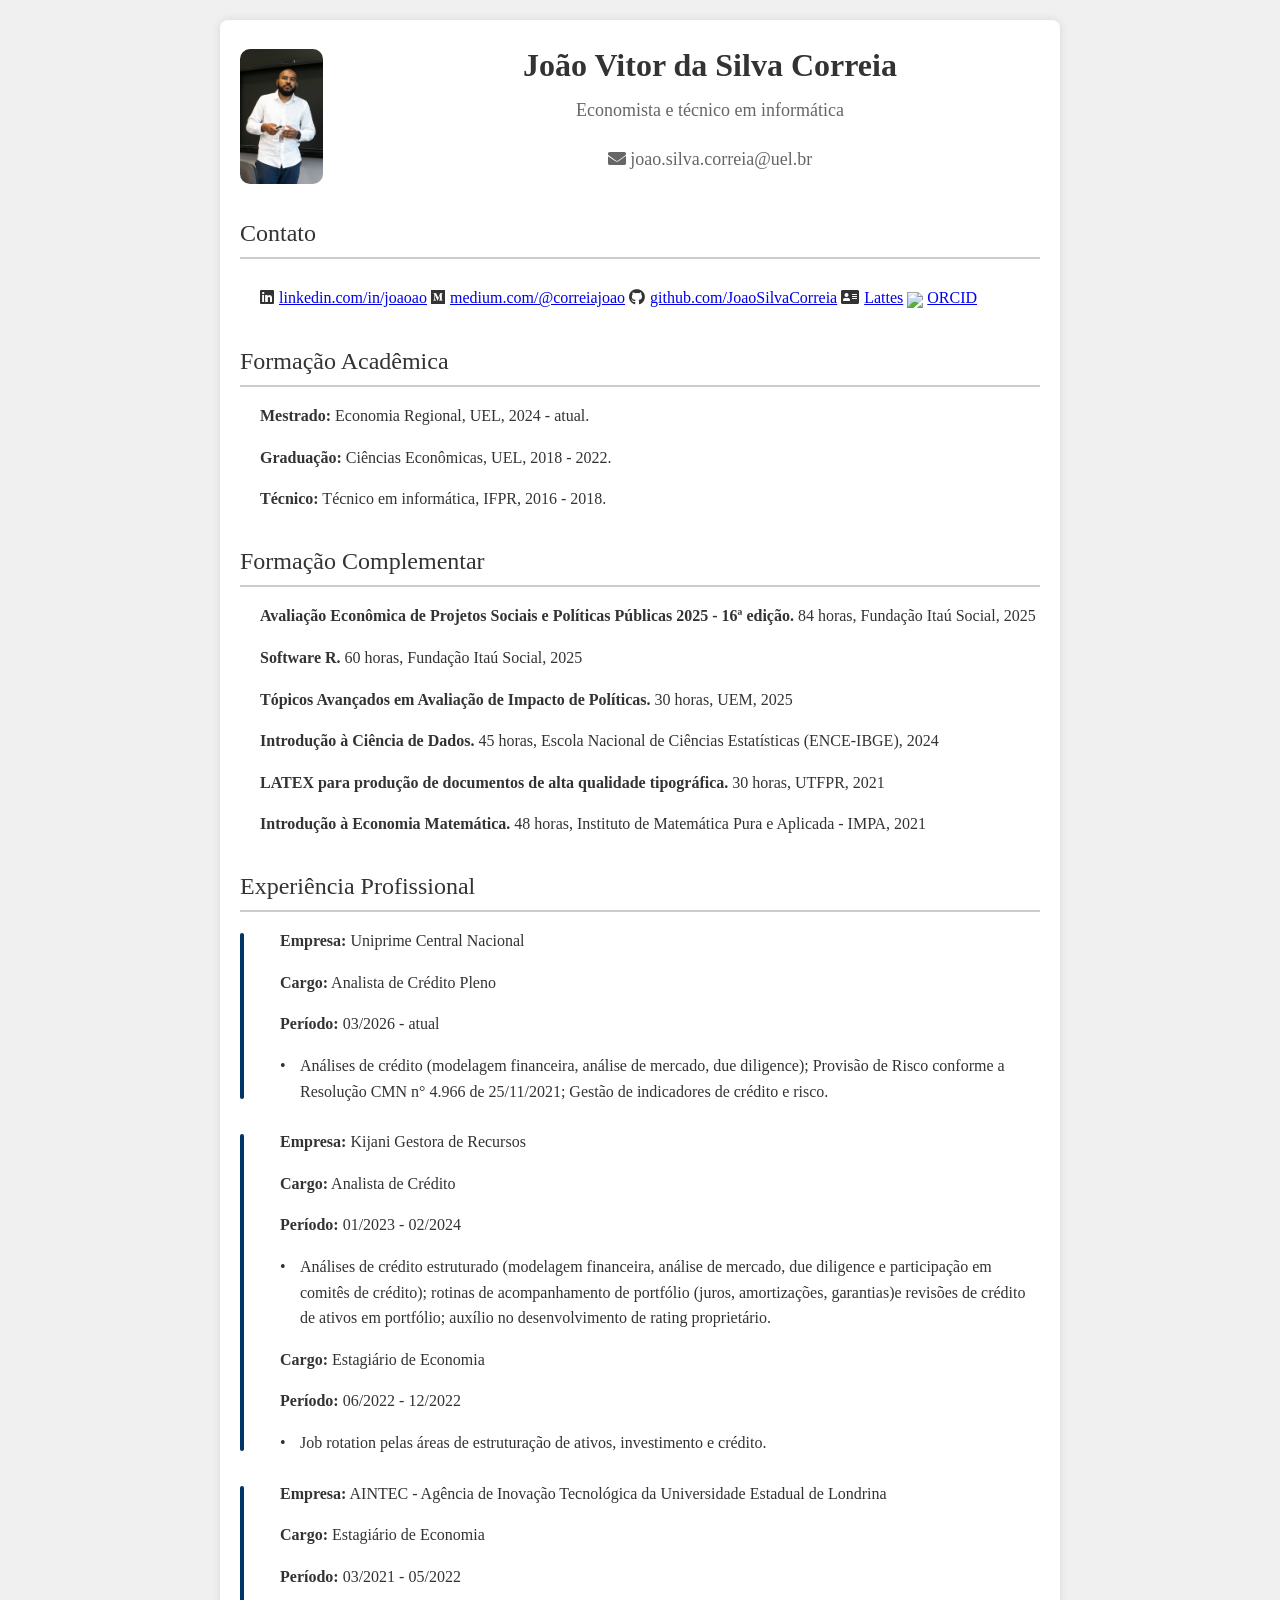
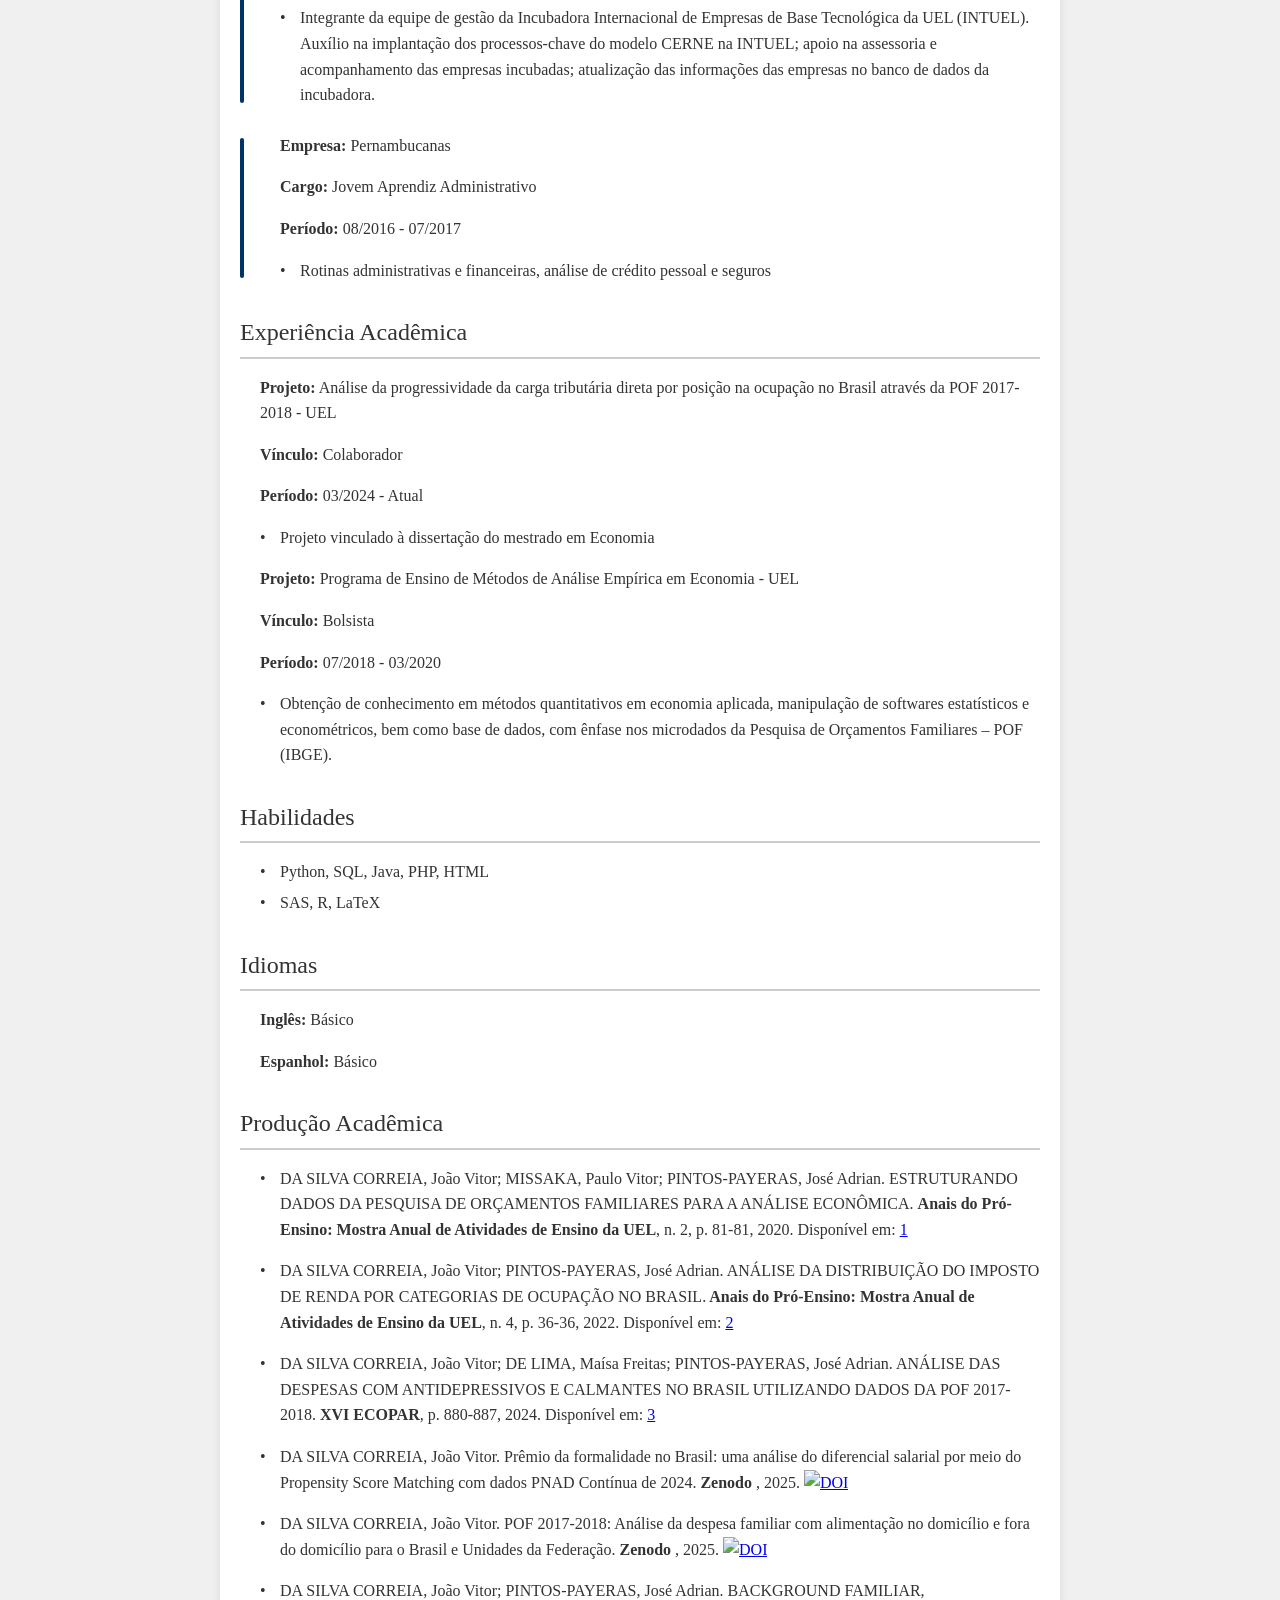
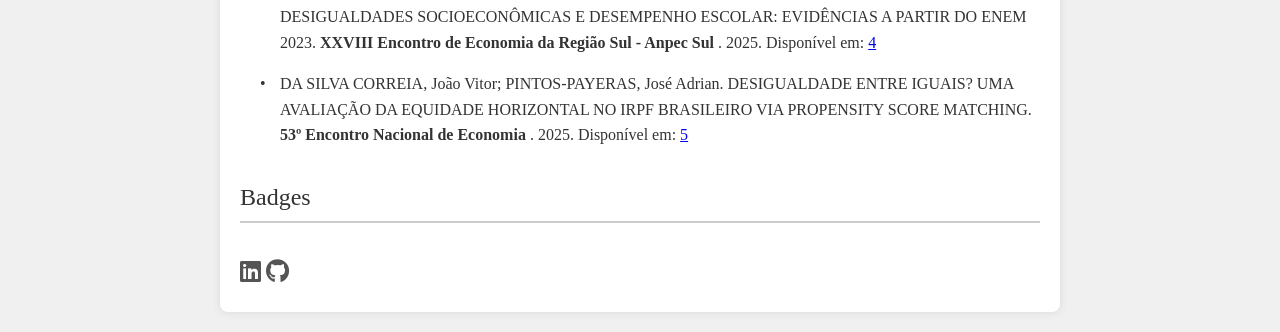
==== index.html @ 743d4cfe "Update index.html" ====
<!DOCTYPE html>
<html lang="pt-br">
<head>
    <meta charset="UTF-8">
    <meta name="viewport" content="width=device-width, initial-scale=1.0">
    <title>CV</title>
    <link rel="icon" href="../images/git.ico" type="image/x-icon">
    <link rel="stylesheet" href="https://cdnjs.cloudflare.com/ajax/libs/font-awesome/5.15.4/css/all.min.css">
    <link rel="stylesheet" href="../css/styles.css">

    <script async src="https://pagead2.googlesyndication.com/pagead/js/adsbygoogle.js?client=ca-pub-4122481640779620"
     crossorigin="anonymous"></script>


            <!-- Google tag (gtag.js) -->
        <script async src="https://www.googletagmanager.com/gtag/js?id=G-07P21E4M7W"></script>
        <script>
          window.dataLayer = window.dataLayer || [];
          function gtag(){dataLayer.push(arguments);}
          gtag('js', new Date());
        
          gtag('config', 'G-07P21E4M7W');
        </script>


    
</head>
<body>
    <div class="container">
        <header>
            <img src="../images/5.jpg" class="profile-pic" alt="Foto de Perfil">
            <div>
                <h1>João Vitor da Silva Correia</h1>
                <p>Economista e técnico em informática</p>
                <p><i class="fas fa-envelope"></i> joao.silva.correia@uel.br</p>
            </div>
        </header>

        <section>
            <div class="section-title">Contato</div>
            <div class="section-content">
                <div class="contact-info">
                    <p><i class="fab fa-linkedin"></i> <a href="https://www.linkedin.com/in/joaoao" target="_blank">linkedin.com/in/joaoao</a></p>
                      <p><i class="fab fa-medium"></i> <a href="https://medium.com/@correiajoao" target="_blank">medium.com/@correiajoao</a></p>
                    <p><i class="fab fa-github"></i> <a href="https://github.com/JoaoSilvaCorreia" target="_blank">github.com/JoaoSilvaCorreia</a></p>
                    <p><i class="fas fa-address-card"></i> <a href="https://lattes.cnpq.br/6214171233053965" target="_blank">Lattes</a></p>
                   <p><img src="https://upload.wikimedia.org/wikipedia/commons/0/06/ORCID_iD.svg" style="width:16px; vertical-align:middle;"> <a href="https://orcid.org/0009-0007-2974-6569" target="_blank">ORCID</a></p>

                </div>
            </div>
        </section>

        <section>
            <div class="section-title">Formação Acadêmica</div>
            <div class="section-content">
                <p><strong>Mestrado:</strong> Economia Regional, UEL, 2024 - atual. </p>
                <p><strong>Graduação:</strong> Ciências Econômicas, UEL, 2018 - 2022.</p>
                <p><strong>Técnico:</strong> Técnico em informática, IFPR, 2016 - 2018.</p>
            </div>
        </section>


        <section>
            <div class="section-title">Formação Complementar</div>
            <div class="section-content">
                <p><strong>Avaliação Econômica de Projetos Sociais e Políticas Públicas 2025 - 16ª edição. </strong>  84 horas, Fundação Itaú Social, 2025</p>
                <p><strong>Software R. </strong>  60 horas, Fundação Itaú Social, 2025</p>
                <p><strong>Tópicos Avançados em Avaliação de Impacto de Políticas. </strong>  30 horas, UEM, 2025</p>
                <p><strong>Introdução à Ciência de Dados. </strong>  45 horas, Escola Nacional de Ciências Estatísticas (ENCE-IBGE), 2024</p>
                <p><strong>LATEX para produção de documentos de alta qualidade tipográfica. </strong> 30 horas, UTFPR, 2021</p>
                <p><strong>Introdução à Economia Matemática. </strong> 48 horas, Instituto de Matemática Pura e Aplicada - IMPA, 2021</p>
            </div>
        </section>

        <section>
            <div class="section-title">Experiência Profissional</div>

            <div class="experience-item">
             <div class="section-content">
                <div>
                    <p><strong>Empresa:</strong> Uniprime Central Nacional </p>
                    <p><strong>Cargo:</strong> Analista de Crédito Pleno </p>
                    <p><strong>Período:</strong> 03/2026 - atual </p>
                    <ul>
                        <li>Análises de crédito (modelagem financeira, análise de mercado, due diligence); Provisão de Risco conforme a Resolução CMN n° 4.966 de 25/11/2021; Gestão de indicadores de crédito e risco.
                      </li>    
                    </ul>
                </div>
            </div>
            </div>
           <p></p>

             <div class="experience-item">
            <div class="section-content">
                <div>
                    <p><strong>Empresa:</strong> Kijani Gestora de Recursos </p>
                    <p><strong>Cargo:</strong> Analista de Crédito</p>
                    <p><strong>Período:</strong> 01/2023 - 02/2024</p>
                    <ul>
                        <li>Análises de crédito estruturado (modelagem financeira, análise de mercado, due diligence e participação em comitês de crédito); rotinas de acompanhamento de portfólio (juros, amortizações, garantias)e revisões de crédito de ativos em portfólio; auxílio no desenvolvimento de rating proprietário. </li>
                    </ul>
                    <p><strong>Cargo:</strong> Estagiário de Economia</p>
                    <p><strong>Período:</strong> 06/2022 - 12/2022</p>
                    <ul>
                        <li>Job rotation pelas áreas de estruturação de ativos, investimento e crédito.</li>
                    </ul>
                </div>
        
            </div>
            </div>
            
           <p></p>

            <div class="experience-item">
            <div class="section-content">
                <div>
                    <p><strong>Empresa:</strong> AINTEC - Agência de Inovação Tecnológica da Universidade Estadual de Londrina</p>
                    <p><strong>Cargo:</strong> Estagiário de Economia</p>
                    <p><strong>Período:</strong> 03/2021 - 05/2022</p>
                    <ul>
                        <li>Integrante da equipe de gestão da Incubadora Internacional de Empresas de Base Tecnológica da UEL (INTUEL). Auxílio na implantação dos processos-chave do modelo CERNE na INTUEL; apoio na assessoria e acompanhamento das empresas incubadas; atualização das informações das empresas no banco de dados da incubadora.</li>
                    </ul>
                </div>
            </div>
                  </div>

                   <p></p>

            <div class="experience-item">
            <div class="section-content">
                <div>
                    <p><strong>Empresa:</strong> Pernambucanas</p>
                    <p><strong>Cargo:</strong> Jovem Aprendiz Administrativo</p>
                    <p><strong>Período:</strong> 08/2016 - 07/2017</p>
                    <ul>
                        <li> Rotinas administrativas e financeiras, análise de crédito pessoal e seguros </li>
                    </ul>
                </div>
            </div>
                 </div>
        </section>


                <section>
            <div class="section-title">Experiência Acadêmica</div>
            <div class="section-content">
                <div>
                    <p><strong>Projeto:</strong> Análise da progressividade da carga tributária direta por posição na ocupação no Brasil através da POF 2017-2018 - UEL</p>
                    <p><strong>Vínculo:</strong> Colaborador </p>
                    <p><strong>Período:</strong> 03/2024 - Atual</p>
                    <ul>
                        <li> Projeto vinculado à dissertação do mestrado em Economia</li>
                    </ul>
                </div>
                <p></p>
                <div>
                    <p><strong>Projeto:</strong> Programa de Ensino de Métodos de Análise Empírica em Economia - UEL</p>
                    <p><strong>Vínculo:</strong> Bolsista</p>
                    <p><strong>Período:</strong> 07/2018 - 03/2020</p>
                    <ul>
                        <li> Obtenção de conhecimento em métodos quantitativos em economia aplicada, manipulação de softwares estatísticos e econométricos, bem como base de dados, com ênfase nos microdados da Pesquisa de Orçamentos Familiares – POF (IBGE).</li>
                    </ul>
                </div>
                <p></p>
            </div>
            
        </section>


        <section>
            <div class="section-title">Habilidades</div>
            <div class="section-content">
                <ul>
                    <li>Python, SQL, Java, PHP, HTML</li>
                    <li>SAS, R, LaTeX</li>
                </ul>
            </div>
        </section>

        <section>
            <div class="section-title">Idiomas</div>
            <div class="section-content">
                <p><strong>Inglês:</strong> Básico </p>
                <p><strong>Espanhol:</strong> Básico</p>
            </div>
        </section>

    <section>
            <div class="section-title">Produção Acadêmica </div>
            <div class="section-content">
                <ul>
                    <li>
                        DA SILVA CORREIA, João Vitor; MISSAKA, Paulo Vitor; PINTOS-PAYERAS, José Adrian. ESTRUTURANDO DADOS DA PESQUISA DE ORÇAMENTOS FAMILIARES PARA A ANÁLISE ECONÔMICA. <strong> Anais do Pró-Ensino: Mostra Anual de Atividades de Ensino da UEL</strong>, n. 2, p. 81-81, 2020. Disponível em: <a href="https://anais.uel.br/portal/index.php/proensino/article/view/1346" target="_blank">1</a>
                    </li>
                    <p>
    
                    </p>
    
                    <li>
                        DA SILVA CORREIA, João Vitor; PINTOS-PAYERAS, José Adrian. ANÁLISE DA DISTRIBUIÇÃO DO IMPOSTO DE RENDA POR CATEGORIAS DE OCUPAÇÃO NO BRASIL.<strong> Anais do Pró-Ensino: Mostra Anual de Atividades de Ensino da UEL</strong>, n. 4, p. 36-36, 2022. Disponível em: <a href="https://anais.uel.br/portal/index.php/proensino/article/view/1811" target="_blank">2</a>
                    </li>

                    <p>
    
                    </p>
    
                    <li>
                        DA SILVA CORREIA, João Vitor; DE LIMA, Maísa Freitas; PINTOS-PAYERAS, José Adrian. ANÁLISE DAS DESPESAS COM ANTIDEPRESSIVOS E CALMANTES NO BRASIL UTILIZANDO DADOS DA POF 2017-2018.<strong> XVI ECOPAR</strong>, p. 880-887, 2024. Disponível em: <a href="https://www.unioeste.br/portal/arq/files/NDR/Anais_Ecopar_Final.pdf" target="_blank">3</a>
                    </li>

                     <p>
    
                    </p>
    
                    <li>
                        DA SILVA CORREIA, João Vitor. Prêmio da formalidade no Brasil: uma análise do diferencial salarial por meio do Propensity Score Matching com dados PNAD Contínua de 2024. <strong> Zenodo </strong>, 2025. <a href="https://doi.org/10.5281/zenodo.15794978"><img src="https://zenodo.org/badge/DOI/10.5281/zenodo.15794978.svg" alt="DOI"></a>


                    </li>

                      <p>
    
                    </p>
    
                    <li>
                         DA SILVA CORREIA, João Vitor. POF 2017-2018: Análise da despesa familiar com alimentação no domicílio e fora do domicílio para o Brasil e Unidades da Federação. <strong> Zenodo </strong>, 2025. <a href="https://doi.org/10.5281/zenodo.15794912"><img src="https://zenodo.org/badge/DOI/10.5281/zenodo.15794912.svg" alt="DOI"></a>


                    </li>
                    
                
                    <p>
    
                    </p>
    
                    <li>
                        DA SILVA CORREIA, João Vitor; PINTOS-PAYERAS, José Adrian. BACKGROUND FAMILIAR, DESIGUALDADES SOCIOECONÔMICAS E DESEMPENHO ESCOLAR: EVIDÊNCIAS A PARTIR DO ENEM 2023.<strong> XXVIII Encontro de Economia da Região Sul - Anpec Sul </strong>. 2025. Disponível em: <a href="https://www.anpec.org.br/sul/2025/submissao/files_I/i7-1d72ae786663c0102b5d1957e9ea3e37.pdf" target="_blank">4</a>
                    </li>

                    <p>

                    </p>
    
                    <li>
                        DA SILVA CORREIA, João Vitor; PINTOS-PAYERAS, José Adrian. DESIGUALDADE ENTRE IGUAIS? UMA AVALIAÇÃO DA EQUIDADE HORIZONTAL NO IRPF BRASILEIRO VIA PROPENSITY SCORE MATCHING.<strong> 53º Encontro Nacional de Economia </strong>. 2025. Disponível em: <a href="https://www.anpec.org.br/encontro/2025/submissao/files_I/i5-a380c9c8230f8726030a12cf291b3211.pdf" target="_blank">5</a>
                    </li>
 
                </ul>
            </div>
        </section> 

       <section>
    <div class="section-title">Badges</div>
           <div data-iframe-width="150" data-iframe-height="270" data-share-badge-id="e989bc63-58ec-4da4-bc8d-8d734658396d" data-share-badge-host="https://www.credly.com"></div><script type="text/javascript" async src="//cdn.credly.com/assets/utilities/embed.js"></script> <!-- --> <div data-iframe-width="150" data-iframe-height="270" data-share-badge-id="e7066138-5644-418b-acdf-68f0dcf51a61" data-share-badge-host="https://www.credly.com"></div><script type="text/javascript" async src="//cdn.credly.com/assets/utilities/embed.js"></script> <!-- --> <div data-iframe-width="150" data-iframe-height="270" data-share-badge-id="0e84cfa3-8273-40c3-b8e0-637183c1700d" data-share-badge-host="https://www.credly.com"></div><script type="text/javascript" async src="//cdn.credly.com/assets/utilities/embed.js"></script> 
        </section>

        <footer>
            <div class="social-icons">
                <a href="https://www.linkedin.com/in/joaoao" target="_blank"><i class="fab fa-linkedin"></i></a>
                <a href="https://github.com/JoaoSilvaCorreia" target="_blank"><i class="fab fa-github"></i></a>
            </div>
        </footer>
    
    </div>
</body>
</html>
---- css/styles.css ----
body {
            font-family: Cambria, Cochin, Georgia, Times, 'Times New Roman', serif;
            line-height: 1.6;
            background-color: #f0f0f0;
            color: #333;
            margin: 0;
            padding: 0;
        }
        .container {
            max-width: 800px;
            margin: 20px auto;
            background-color: #fff;
            padding: 20px;
            border-radius: 8px;
            box-shadow: 0 0 10px rgba(0,0,0,0.1);
        }
        header {
            display: flex;
            align-items: center;
            margin-bottom: 20px;
            flex-wrap: wrap;
            text-align: center;
        }
        .profile-pic {
            width: 83px;
            height: 135px;
            border-radius: 10px;
            object-fit: cover;
            margin-right: 200px;
        }
        header h1 {
            font-size: 32px;
            color: #333;
            margin-bottom: 5px;
            margin-top: 0;
        }
        header p {
            font-size: 18px;
            color: #666;
            margin-bottom: 20px;
            margin-top: 0;
        }
        section {
            margin-bottom: 30px;
        }
        .section-title {
            font-size: 24px;
            color: #333;
            border-bottom: 2px solid #ccc;
            padding-bottom: 5px;
            margin-bottom: 10px;
        }
        .section-content {
            padding-left: 20px;
        }
        .section-content p {
            margin-bottom: 10px;
        }
        .section-content ul {
            list-style: none;
            padding-left: 0;
        }
        .section-content ul li {
            position: relative;
            padding-left: 20px;
            margin-bottom: 5px;
        }
        .section-content ul li::before {
            content: "\2022";
            position: absolute;
            left: 0;
            color: #333;
        }
        .contact-info i {
            margin-right: 1px;
        }
        .contact-info p {
            display: inline-block;
            margin-bottom: 1px;
        }
        .social-icons a {
            color: #555;
            font-size: 24px;
            margin-right: 1px;
        }

       

           .badge-container {
         float: left; /* Faz com que os containers de distintivos flutuem lado a lado */
         width: calc(33.33% - 20px); /* Define a largura de cada container, subtraindo o espaço entre eles */
         margin-right: 20px; /* Espaço entre cada container de distintivo */
         margin-bottom: 20px; /* Espaço abaixo de cada container de distintivo */
     }
     
     .badge-item {
         margin-bottom: 10px; /* Espaço entre distintivos dentro do mesmo container */
     }
     
     /* Estilos responsivos */
     @media (max-width: 768px) {
         .badge-container {
             width: calc(50% - 20px); /* Altera a largura dos containers em telas menores */
         }
     }
     
     @media (max-width: 480px) {
         .badge-container {
             width: 100%; /* Altera para largura total em dispositivos móveis */
             float: none; /* Remove a flutuação para empilhar os containers */
             margin-right: 0; /* Remove o espaço entre containers */
         }
     }
     


  .experience-item {
      position: relative;
      padding-left: 20px;
      margin-bottom: 25px;
  }
  
  .experience-item::before {
      content: "";
      position: absolute;
      left: 0;
      top: 5px;
      width: 4px;
      height: calc(100% - 10px);
      background-color: #003366;
      border-radius: 2px;
  }






        .social-icons a:hover {
            color: #007bff;
        }
        @media (max-width: 600px) {
            header {
                flex-direction: column;
                align-items: center;
                text-align: center;
            }
            .profile-pic {
                margin-right: 20px;
                margin-bottom: 20px;
            }
        }
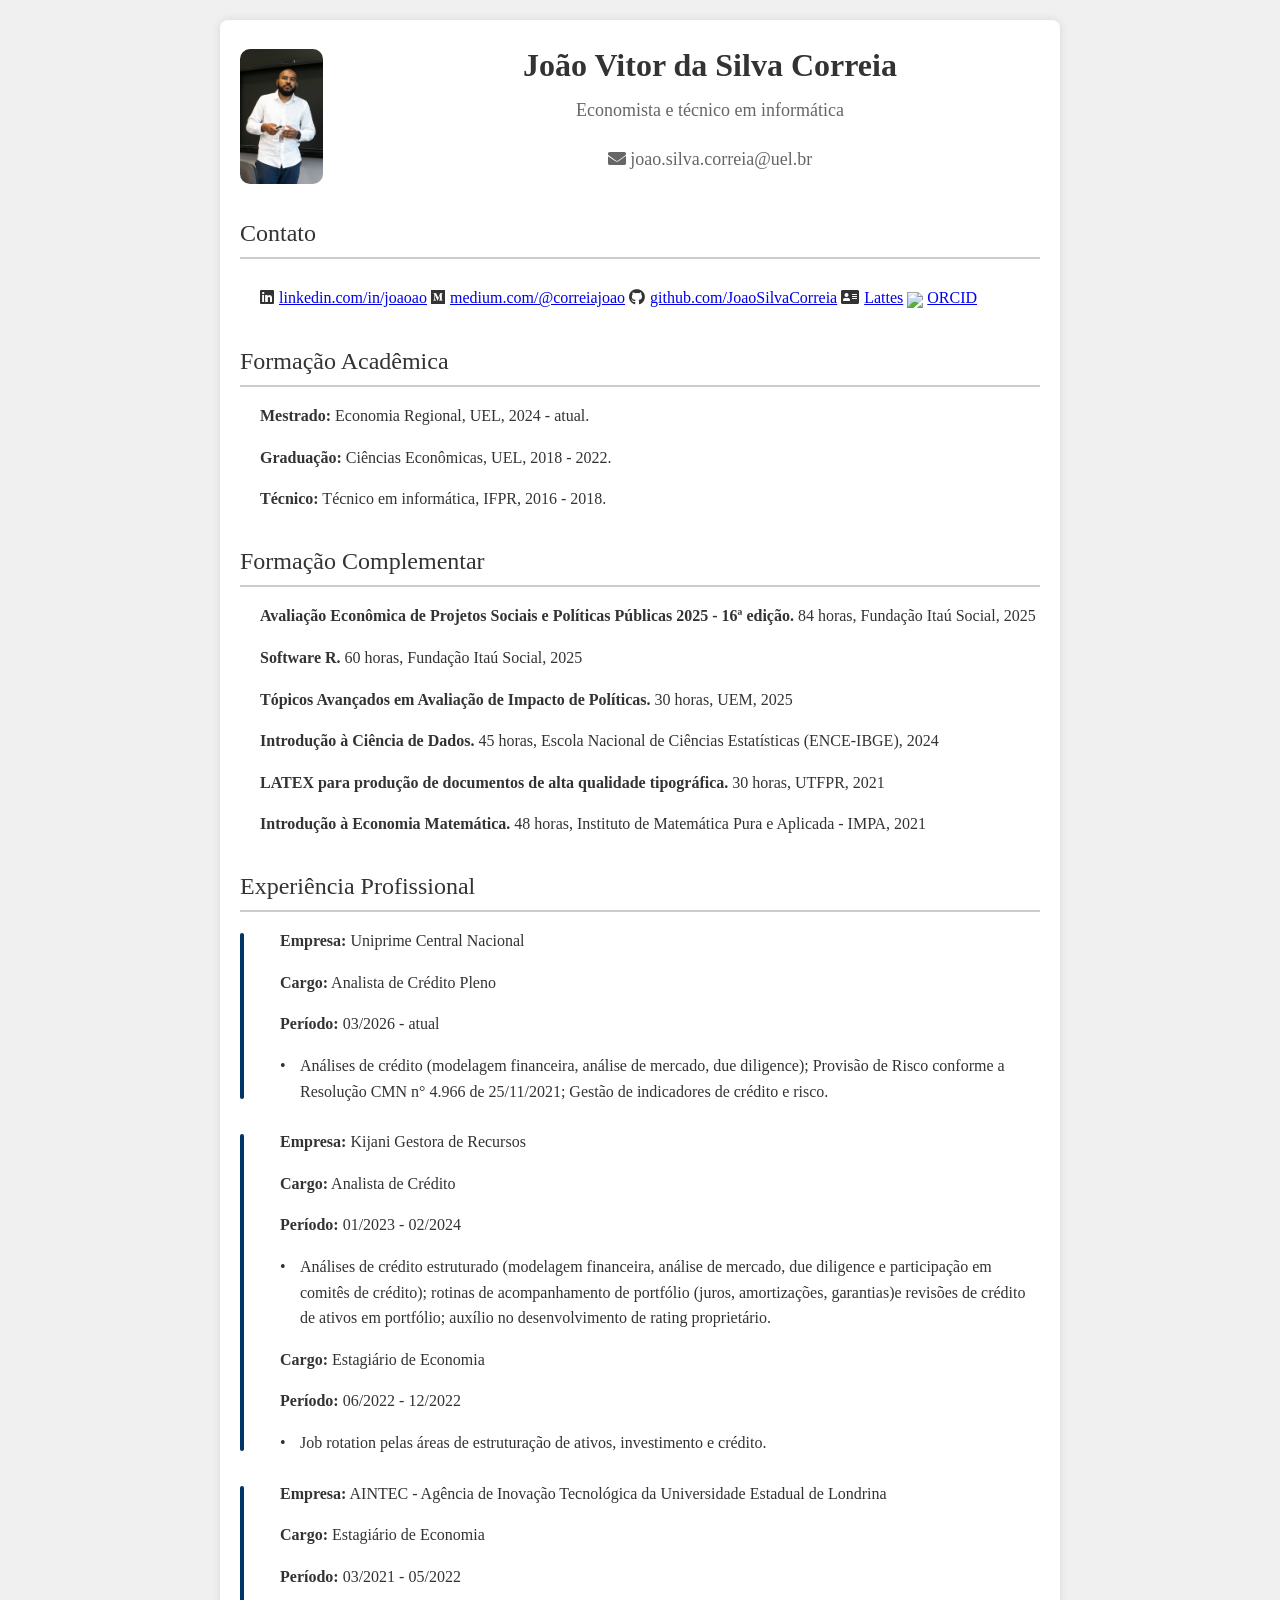
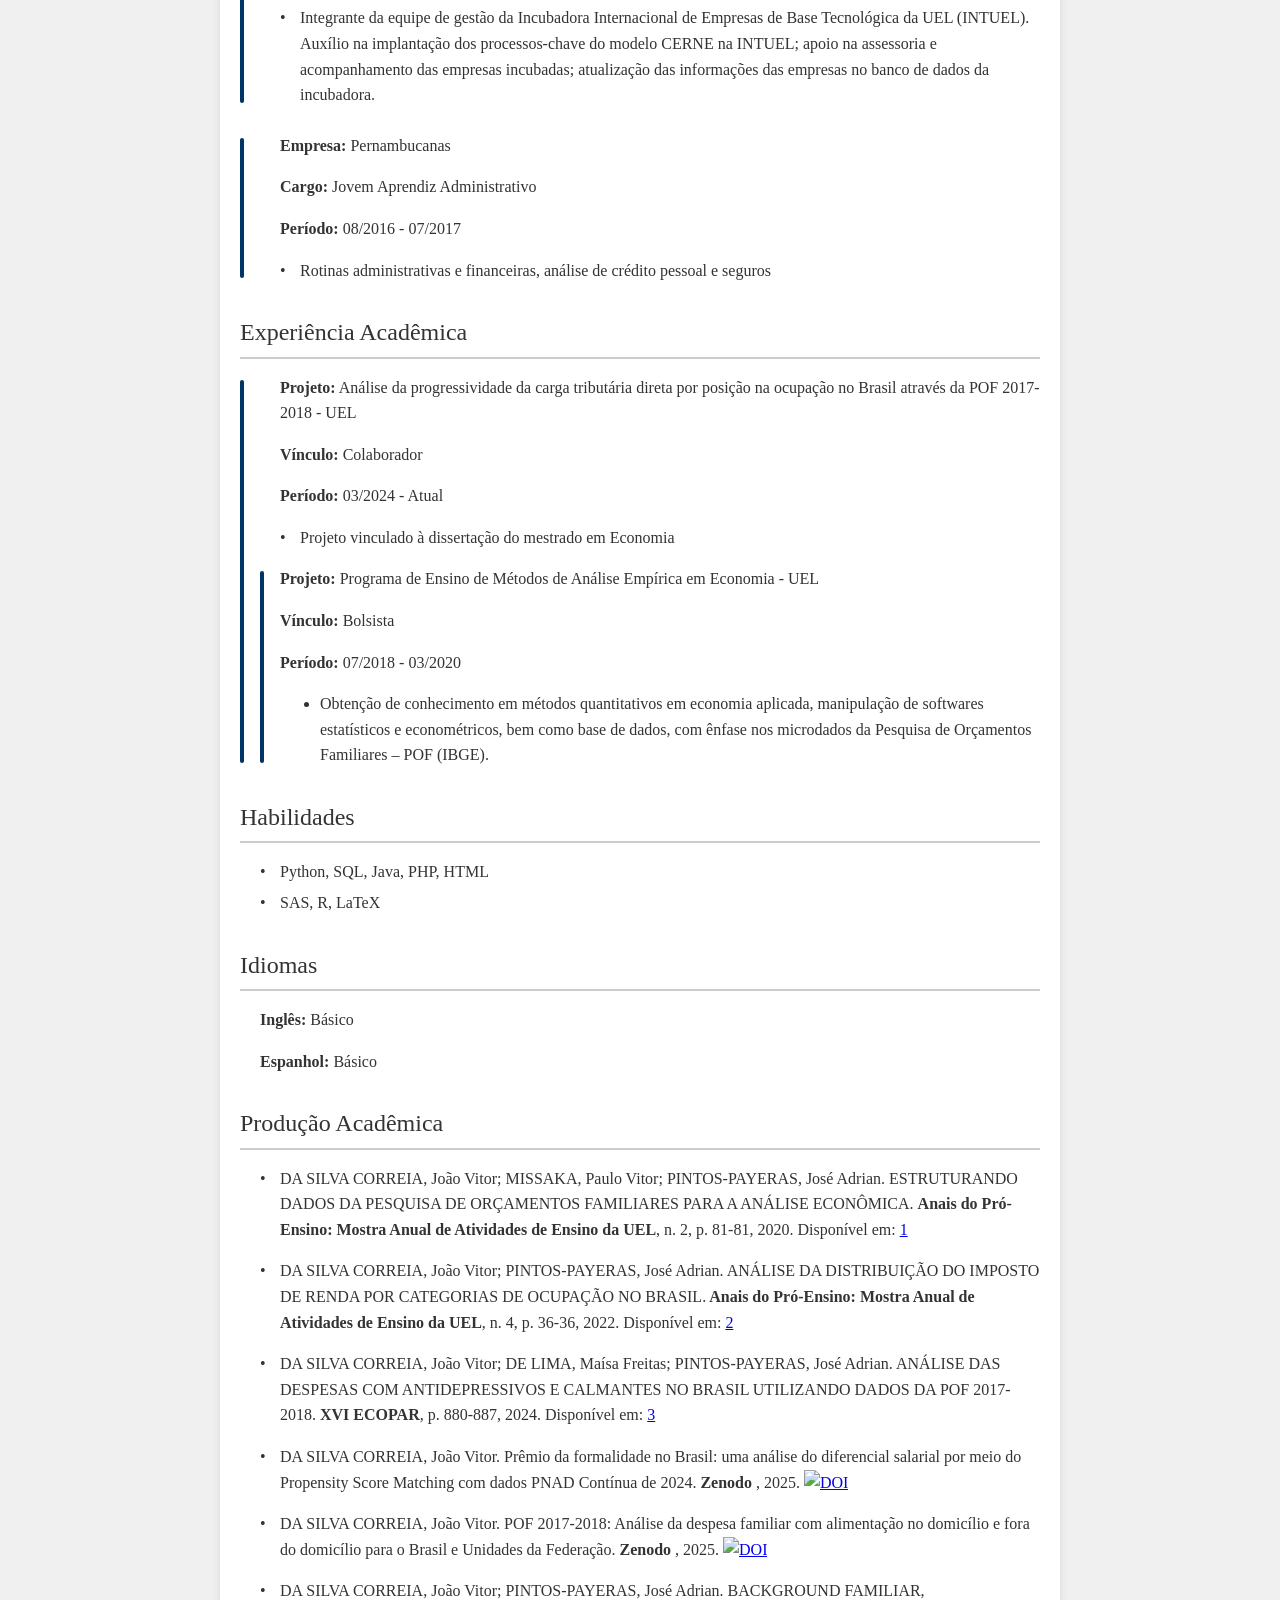
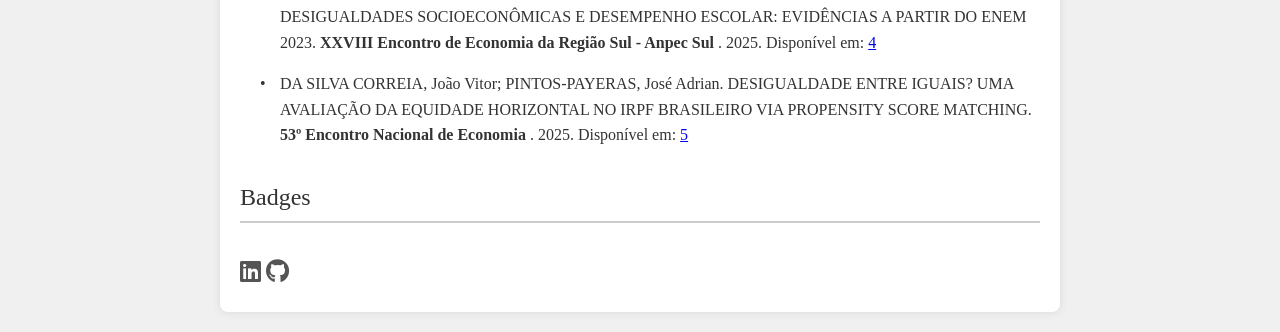
==== commit ebfcc521: "Update index.html" ====
--- a/index.html
+++ b/index.html
@@ -143,6 +143,7 @@
 
                 <section>
             <div class="section-title">Experiência Acadêmica</div>
+            <div class="experience-item">
             <div class="section-content">
                 <div>
                     <p><strong>Projeto:</strong> Análise da progressividade da carga tributária direta por posição na ocupação no Brasil através da POF 2017-2018 - UEL</p>
@@ -152,7 +153,11 @@
                         <li> Projeto vinculado à dissertação do mestrado em Economia</li>
                     </ul>
                 </div>
+                </div>
+                
                 <p></p>
+
+                <div class="experience-item">
                 <div>
                     <p><strong>Projeto:</strong> Programa de Ensino de Métodos de Análise Empírica em Economia - UEL</p>
                     <p><strong>Vínculo:</strong> Bolsista</p>
@@ -163,7 +168,7 @@
                 </div>
                 <p></p>
             </div>
-            
+               </div>
         </section>
 
 
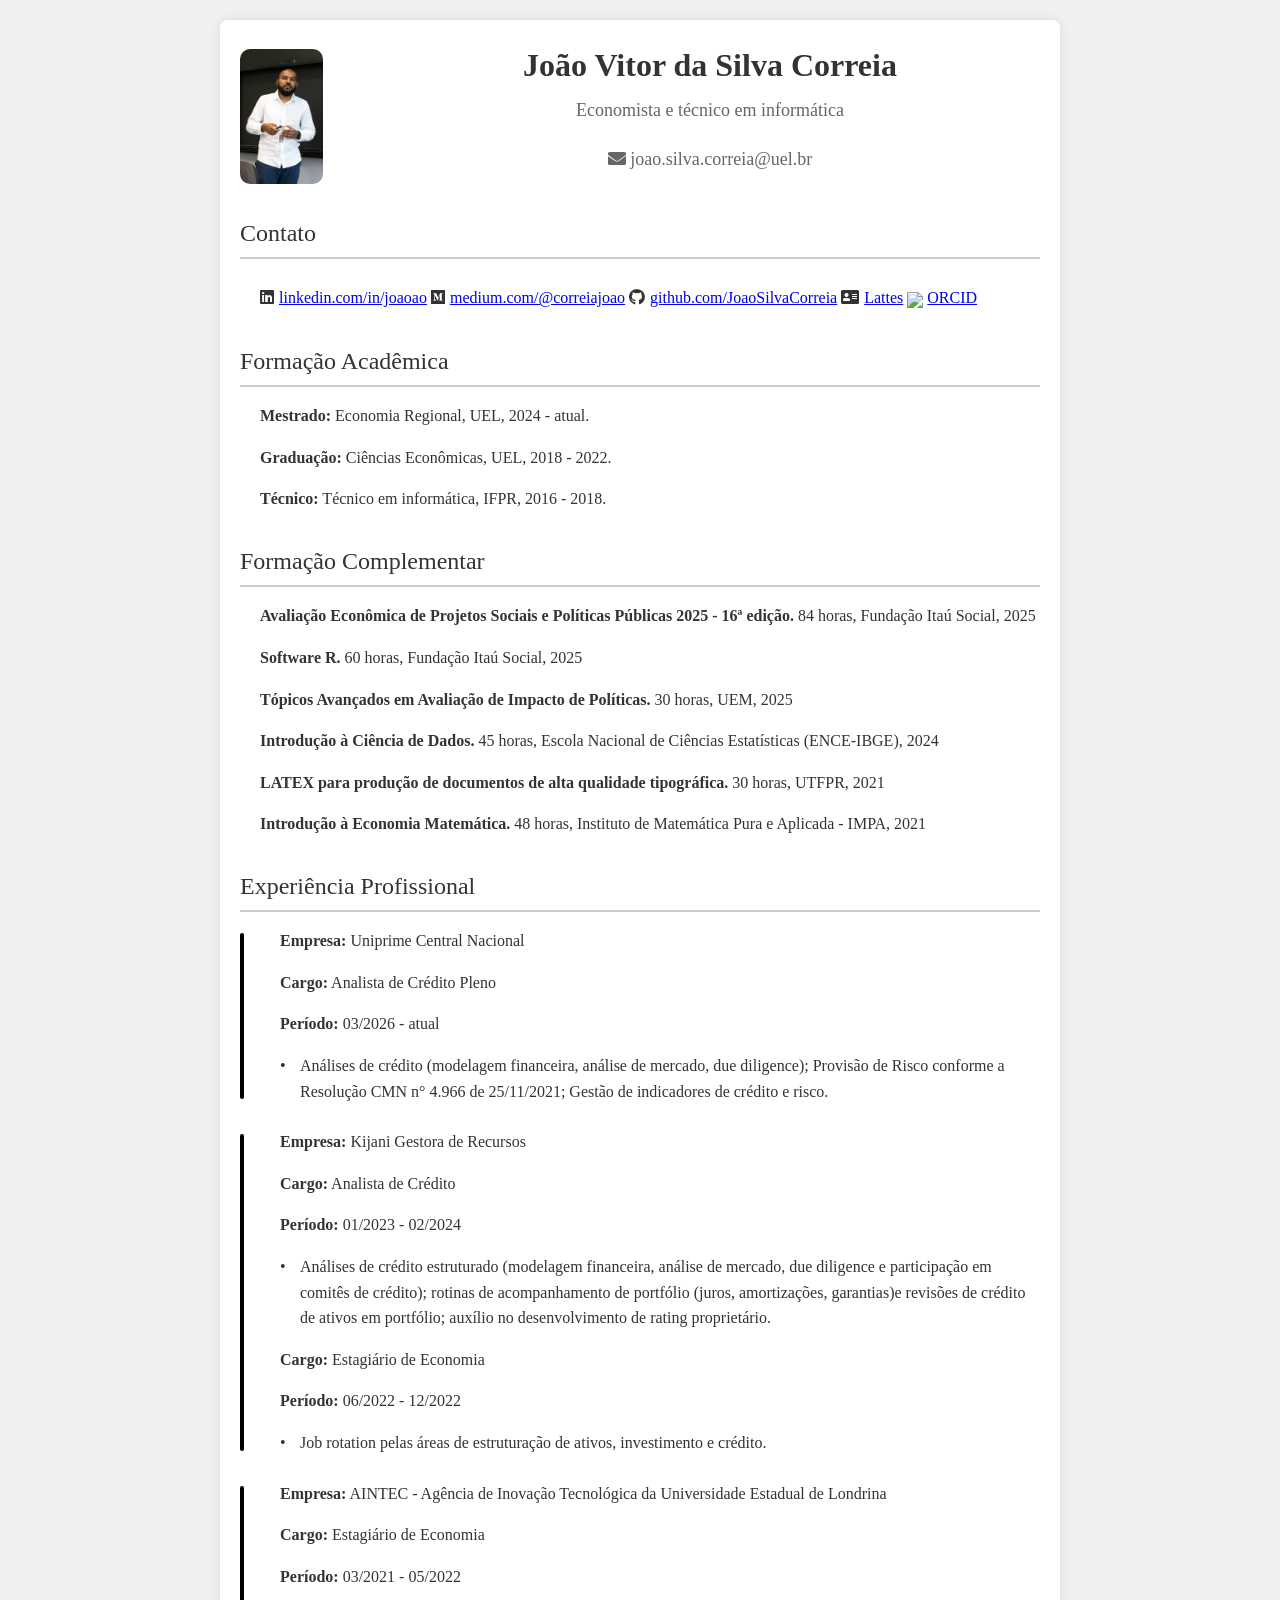
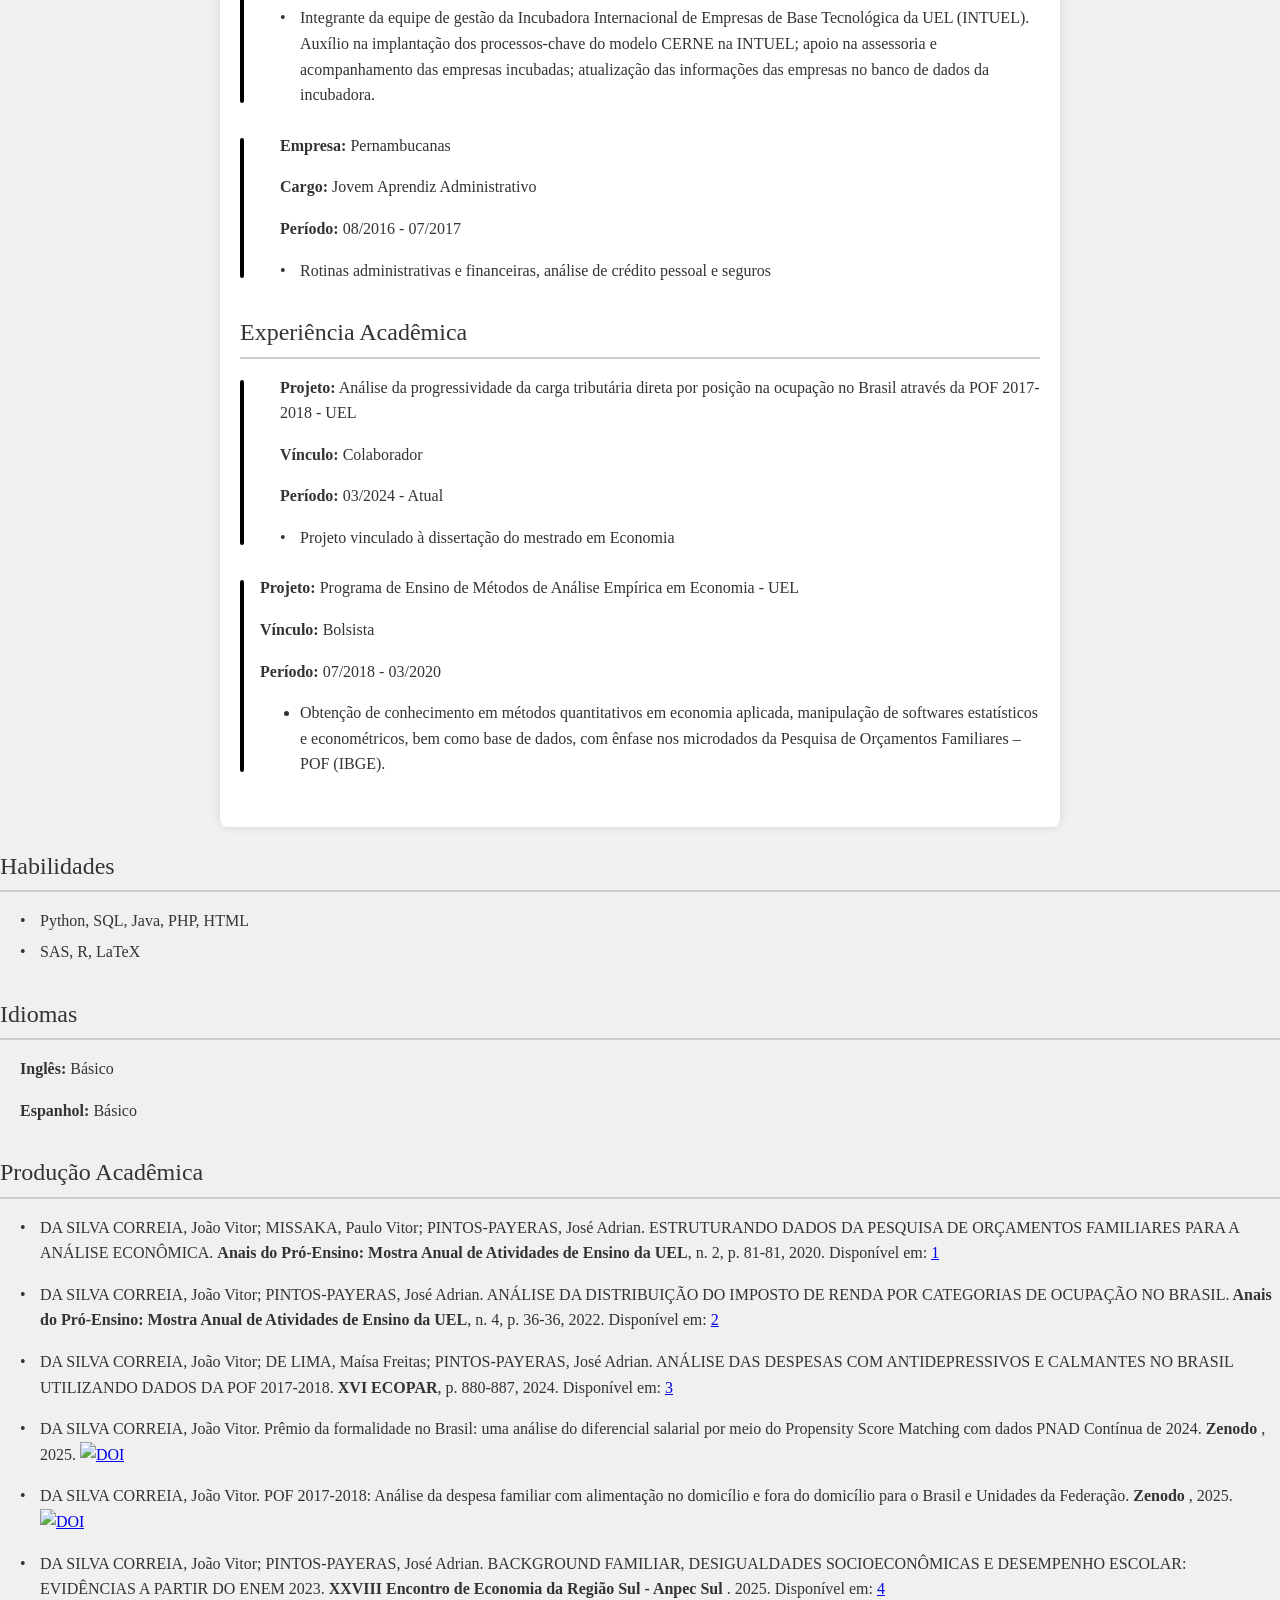
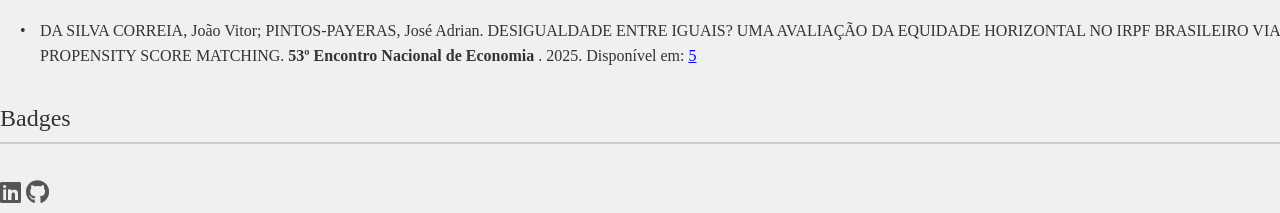
==== commit c580a6ae: "Update index.html" ====
--- a/index.html
+++ b/index.html
@@ -154,7 +154,7 @@
                     </ul>
                 </div>
                 </div>
-                
+                 </div>
                 <p></p>
 
                 <div class="experience-item">
@@ -166,10 +166,11 @@
                         <li> Obtenção de conhecimento em métodos quantitativos em economia aplicada, manipulação de softwares estatísticos e econométricos, bem como base de dados, com ênfase nos microdados da Pesquisa de Orçamentos Familiares – POF (IBGE).</li>
                     </ul>
                 </div>
-                <p></p>
-            </div>
+                </div>
+              
                </div>
-        </section>
+  <p></p>
+</section>
 
 
         <section>
--- a/css/styles.css
+++ b/css/styles.css
@@ -127,7 +127,7 @@
       top: 5px;
       width: 4px;
       height: calc(100% - 10px);
-      background-color: #003366;
+      background-color: #000;
       border-radius: 2px;
   }
 
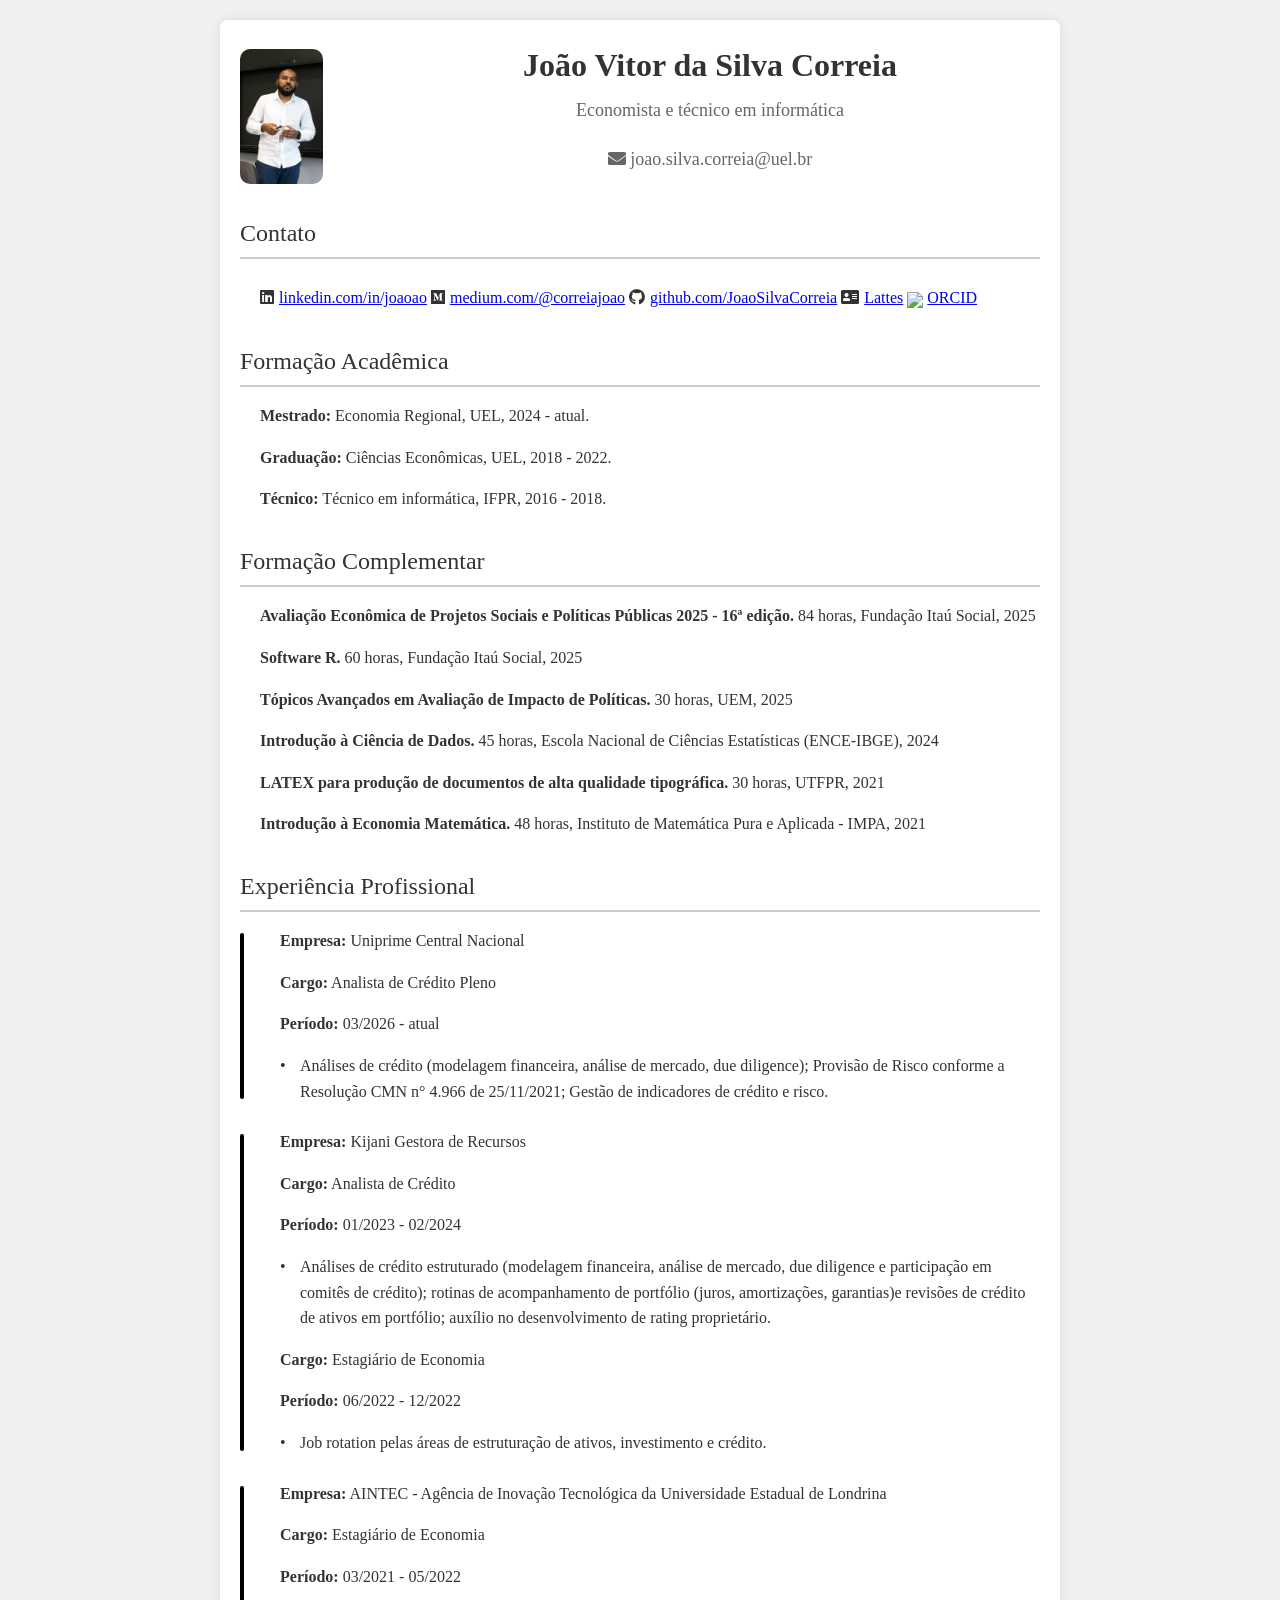
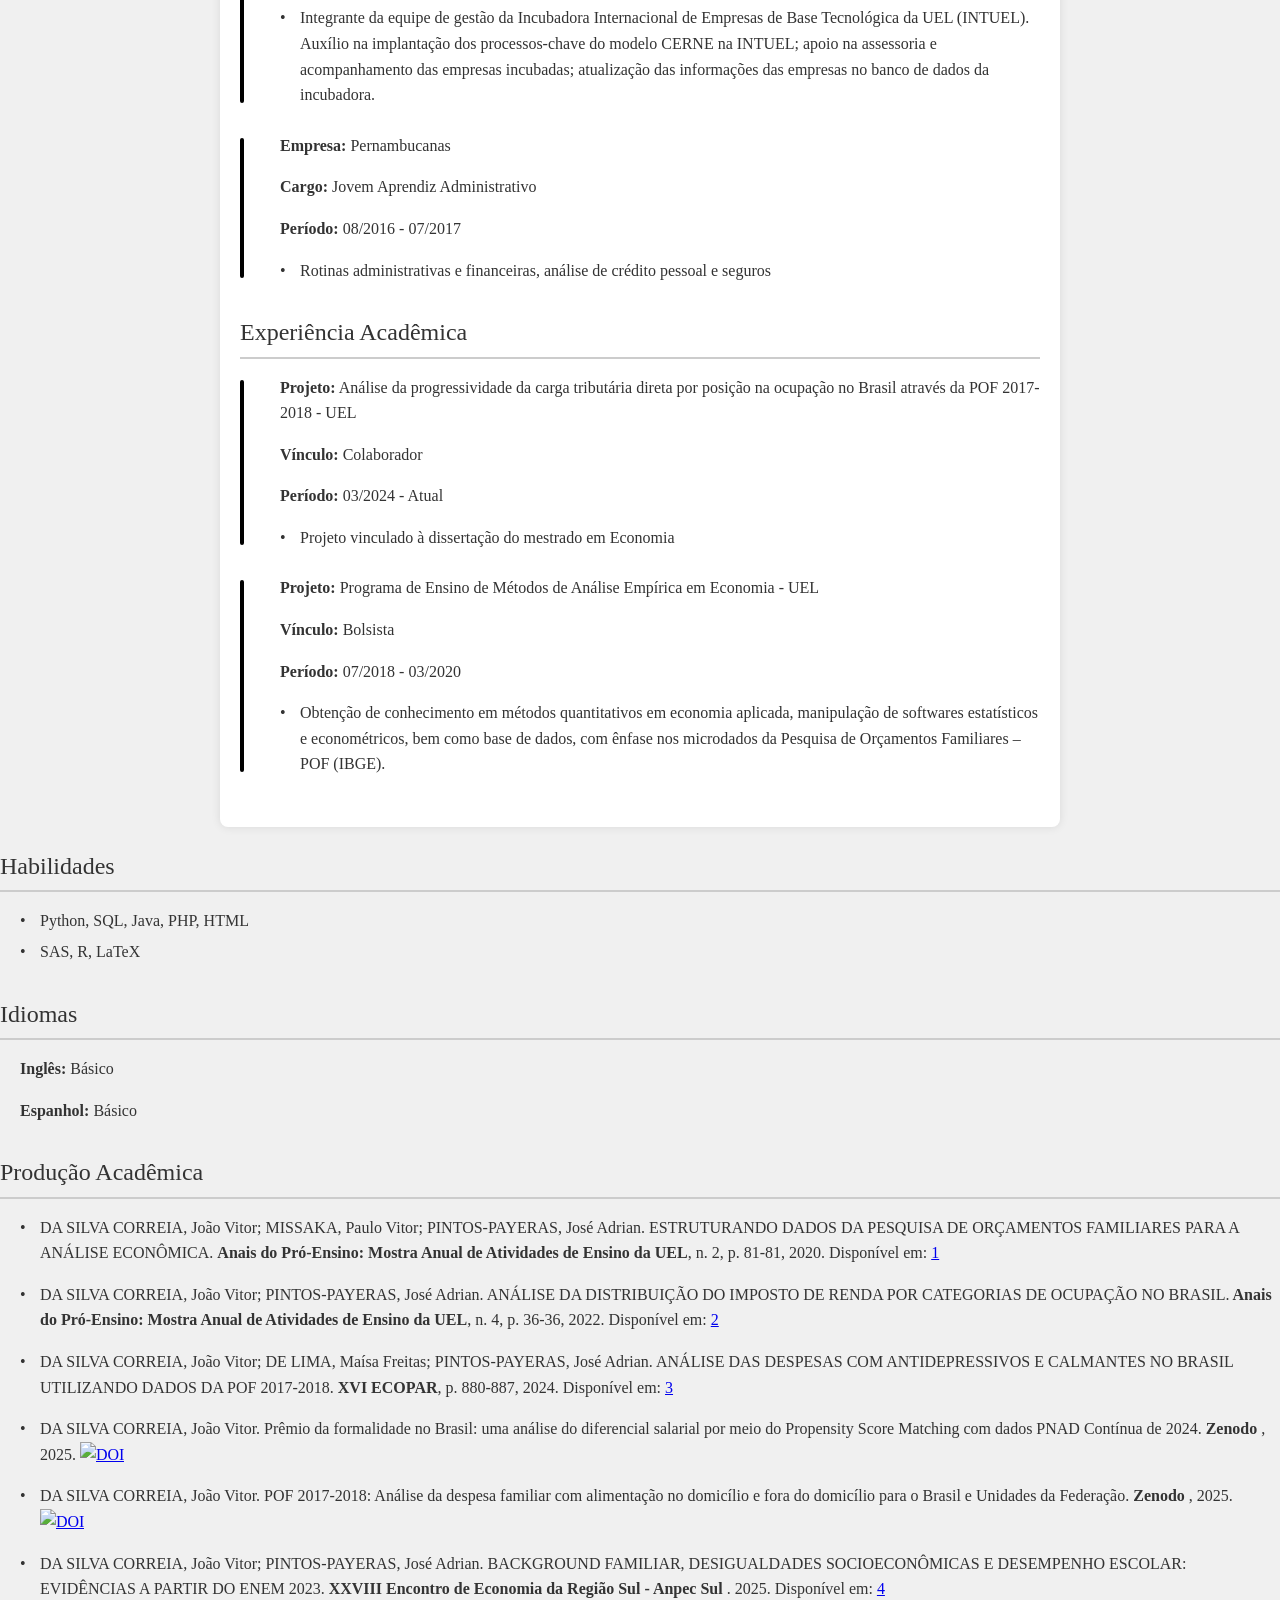
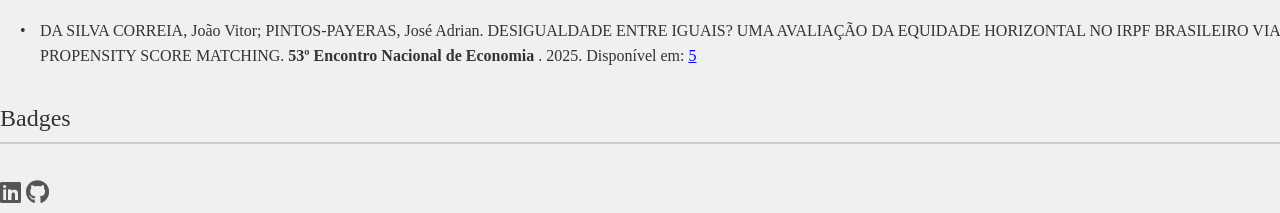
==== commit 09173dff: "Update index.html" ====
--- a/index.html
+++ b/index.html
@@ -143,6 +143,7 @@
 
                 <section>
             <div class="section-title">Experiência Acadêmica</div>
+            
             <div class="experience-item">
             <div class="section-content">
                 <div>
@@ -154,10 +155,12 @@
                     </ul>
                 </div>
                 </div>
-                 </div>
+                </div>
+                    
                 <p></p>
 
                 <div class="experience-item">
+                     <div class="section-content">
                 <div>
                     <p><strong>Projeto:</strong> Programa de Ensino de Métodos de Análise Empírica em Economia - UEL</p>
                     <p><strong>Vínculo:</strong> Bolsista</p>
@@ -166,12 +169,11 @@
                         <li> Obtenção de conhecimento em métodos quantitativos em economia aplicada, manipulação de softwares estatísticos e econométricos, bem como base de dados, com ênfase nos microdados da Pesquisa de Orçamentos Familiares – POF (IBGE).</li>
                     </ul>
                 </div>
-                </div>
-              
+                     </div>
+                </div>
                </div>
   <p></p>
 </section>
-
 
         <section>
             <div class="section-title">Habilidades</div>
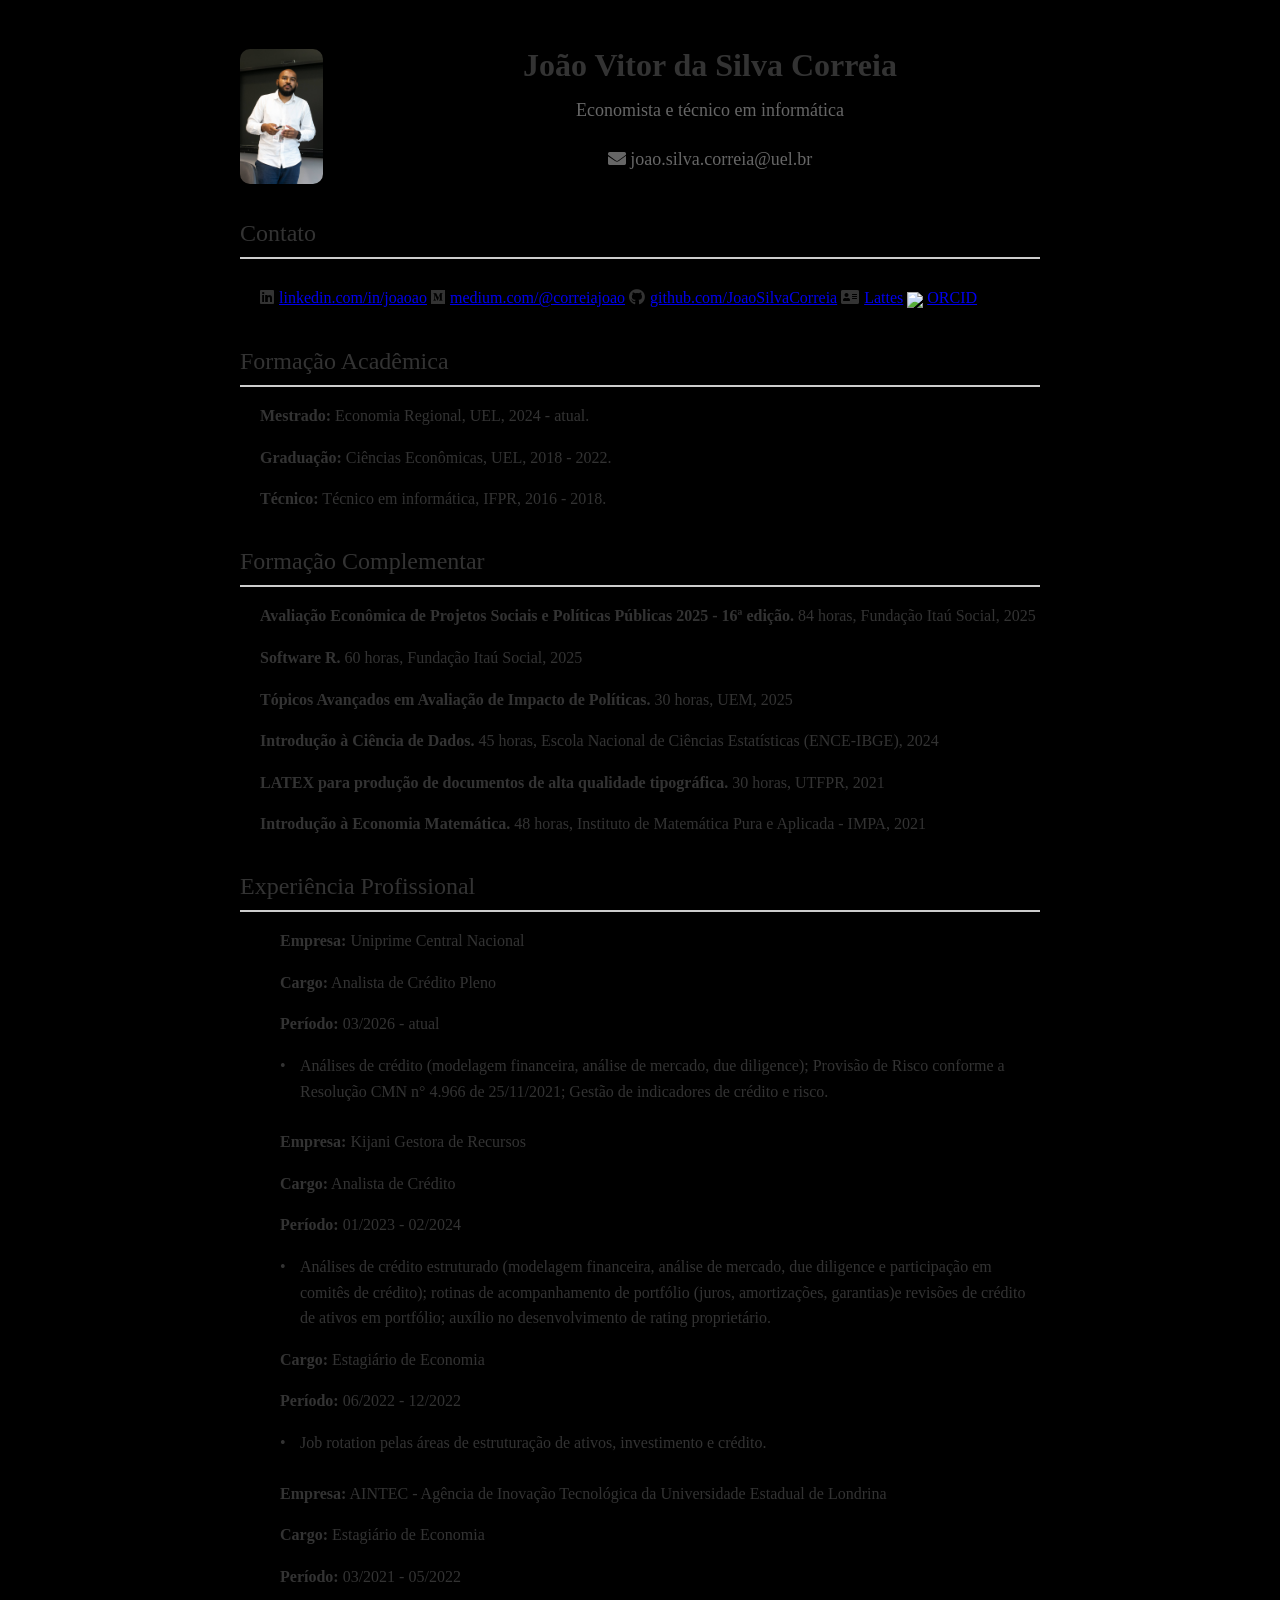
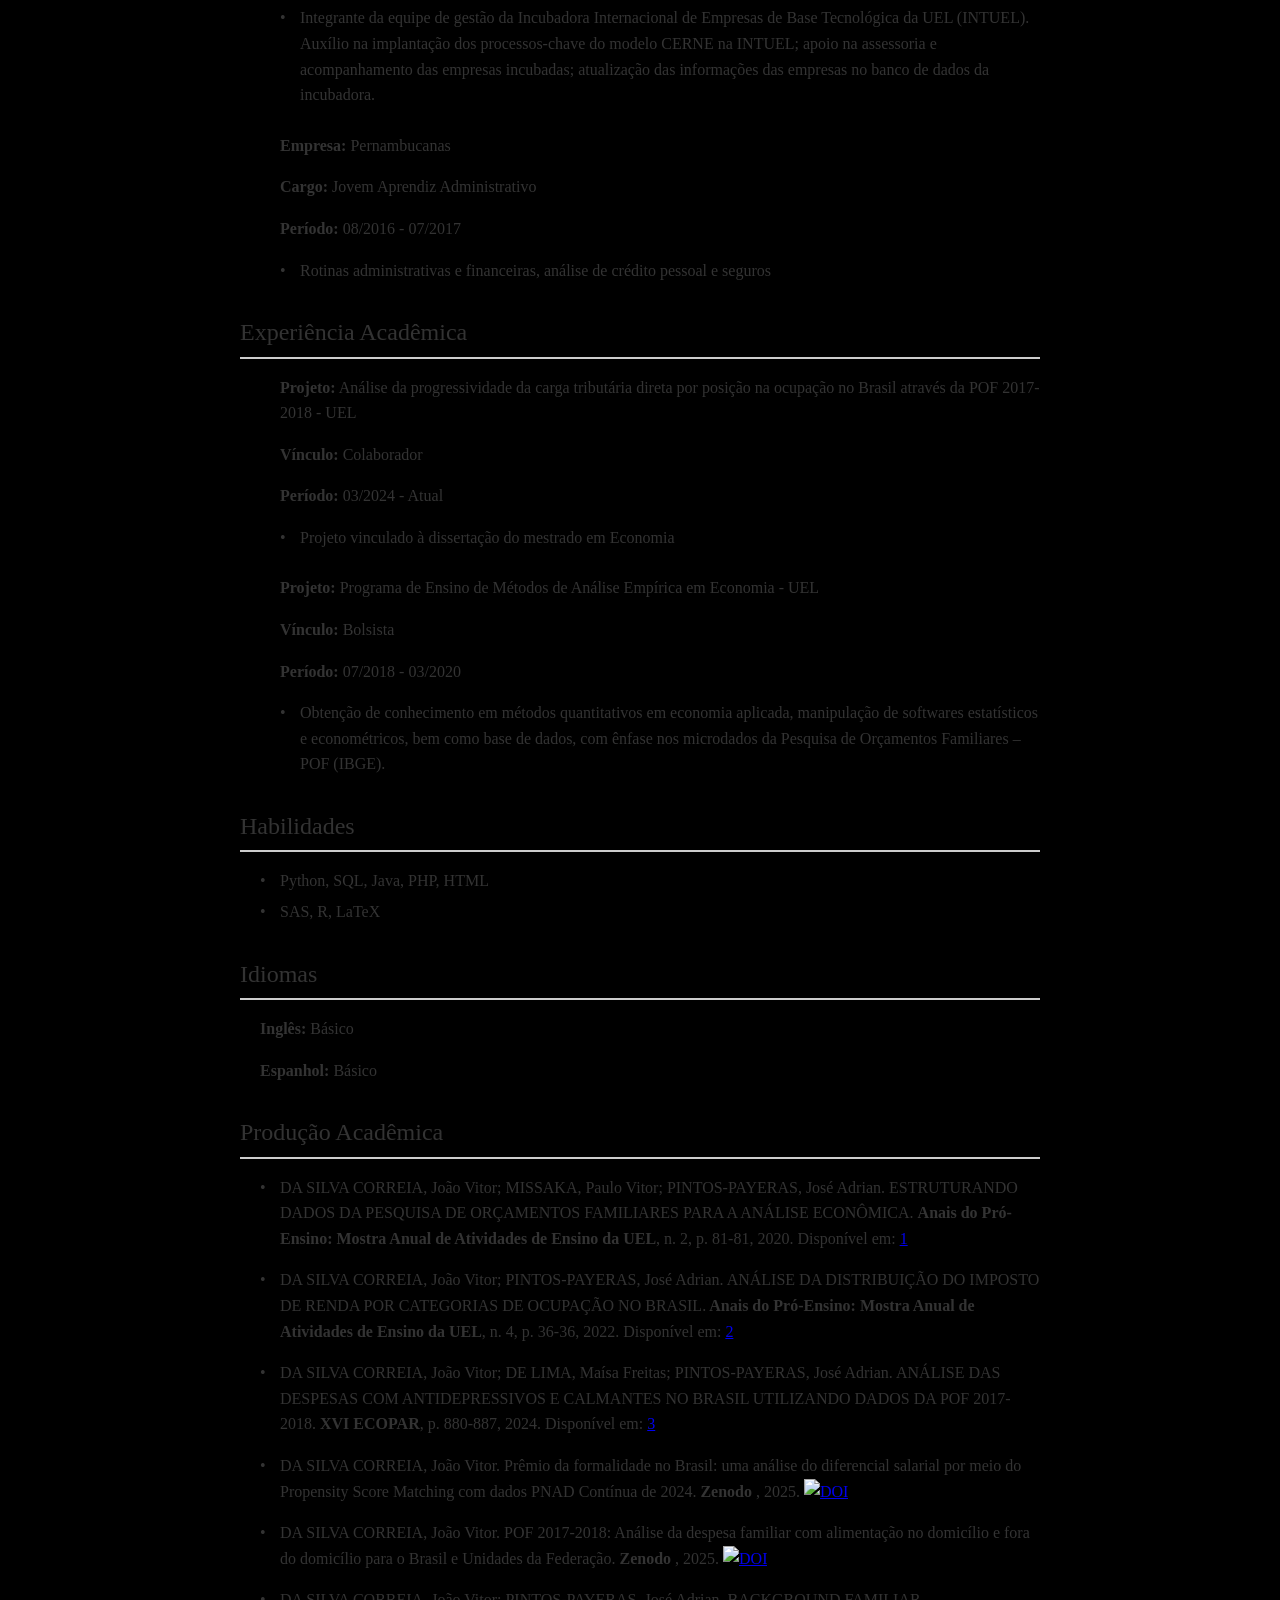
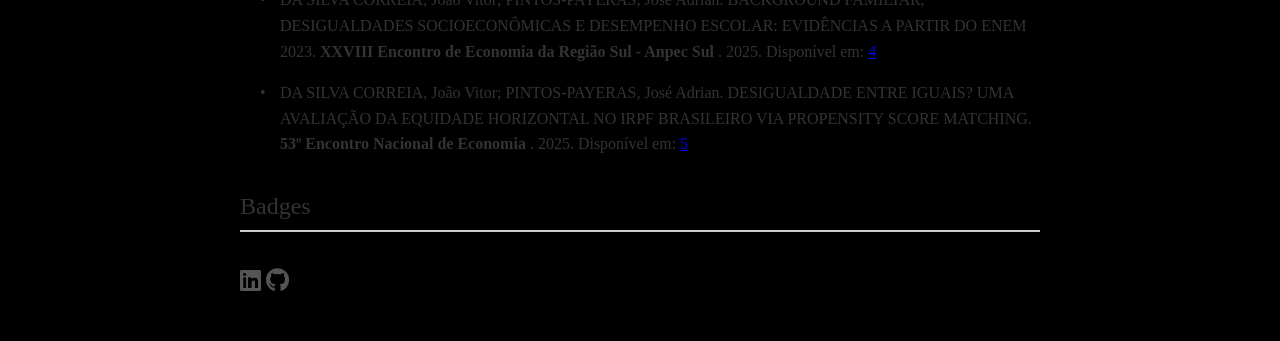
==== commit 83bd40f2: "Update index.html" ====
--- a/index.html
+++ b/index.html
@@ -171,7 +171,7 @@
                 </div>
                      </div>
                 </div>
-               </div>
+               
   <p></p>
 </section>
 
--- a/css/styles.css
+++ b/css/styles.css
@@ -1,7 +1,7 @@
  body {
             font-family: Cambria, Cochin, Georgia, Times, 'Times New Roman', serif;
             line-height: 1.6;
-            background-color: #f0f0f0;
+            background-color: #000;
             color: #333;
             margin: 0;
             padding: 0;
@@ -9,7 +9,7 @@
         .container {
             max-width: 800px;
             margin: 20px auto;
-            background-color: #fff;
+            background-color: #000;
             padding: 20px;
             border-radius: 8px;
             box-shadow: 0 0 10px rgba(0,0,0,0.1);
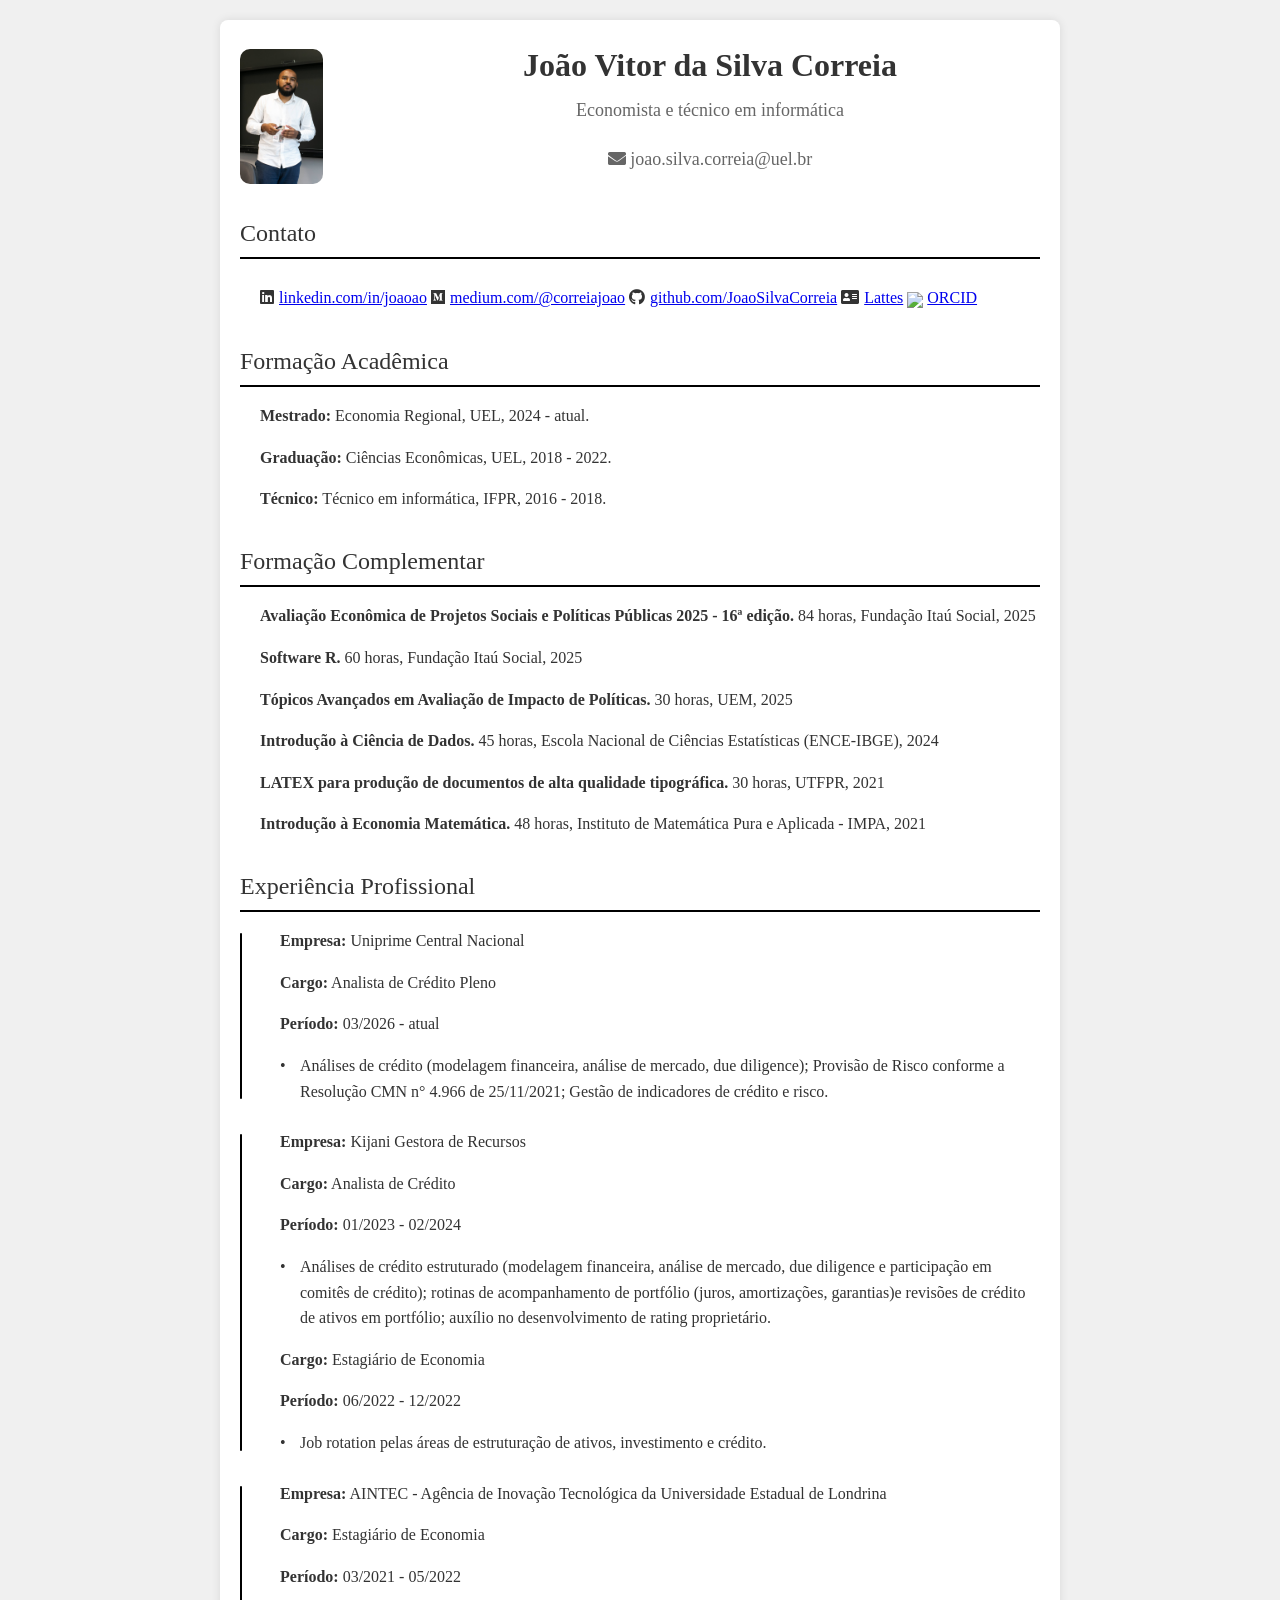
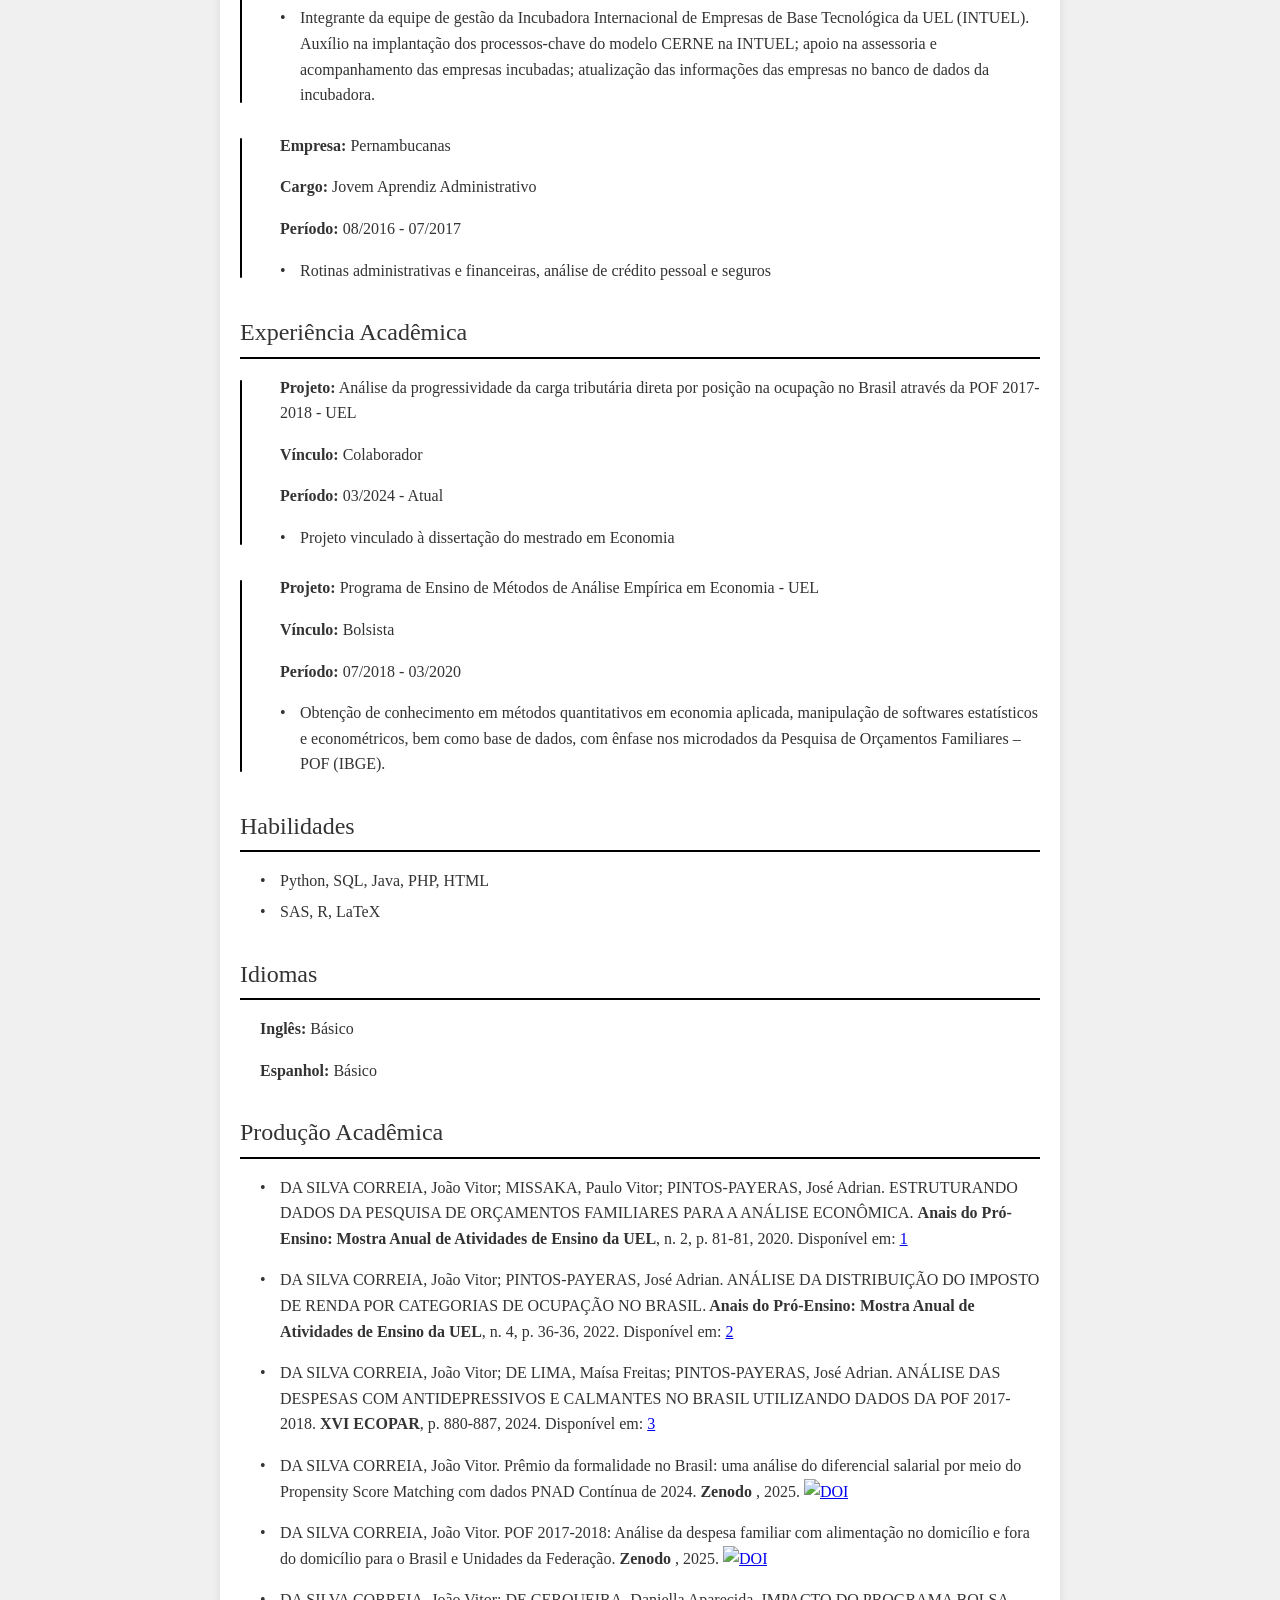
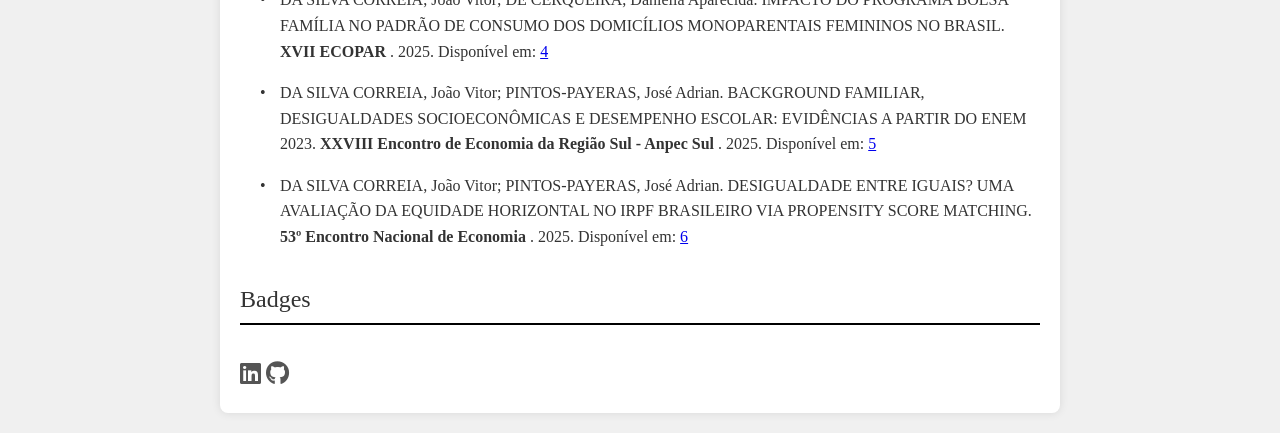
==== commit 6c7cbfd0: "Update index.html" ====
--- a/index.html
+++ b/index.html
@@ -240,17 +240,28 @@
                     <p>
     
                     </p>
-    
-                    <li>
-                        DA SILVA CORREIA, João Vitor; PINTOS-PAYERAS, José Adrian. BACKGROUND FAMILIAR, DESIGUALDADES SOCIOECONÔMICAS E DESEMPENHO ESCOLAR: EVIDÊNCIAS A PARTIR DO ENEM 2023.<strong> XXVIII Encontro de Economia da Região Sul - Anpec Sul </strong>. 2025. Disponível em: <a href="https://www.anpec.org.br/sul/2025/submissao/files_I/i7-1d72ae786663c0102b5d1957e9ea3e37.pdf" target="_blank">4</a>
-                    </li>
-
-                    <p>
-
-                    </p>
-    
-                    <li>
-                        DA SILVA CORREIA, João Vitor; PINTOS-PAYERAS, José Adrian. DESIGUALDADE ENTRE IGUAIS? UMA AVALIAÇÃO DA EQUIDADE HORIZONTAL NO IRPF BRASILEIRO VIA PROPENSITY SCORE MATCHING.<strong> 53º Encontro Nacional de Economia </strong>. 2025. Disponível em: <a href="https://www.anpec.org.br/encontro/2025/submissao/files_I/i5-a380c9c8230f8726030a12cf291b3211.pdf" target="_blank">5</a>
+
+
+                     <li>
+                        DA SILVA CORREIA, João Vitor; DE CERQUEIRA, Daniella Aparecida. IMPACTO DO PROGRAMA BOLSA FAMÍLIA NO PADRÃO DE CONSUMO DOS DOMICÍLIOS MONOPARENTAIS FEMININOS NO BRASIL.<strong> XVII ECOPAR </strong>. 2025. Disponível em: <a href="https://campomourao.unespar.edu.br/ecopar/arquivos/anais_ecopar_2025.pdf" target="_blank">4</a>
+                    </li>
+                    
+                    <p>
+
+                    </p>
+
+
+                    
+                    <li>
+                        DA SILVA CORREIA, João Vitor; PINTOS-PAYERAS, José Adrian. BACKGROUND FAMILIAR, DESIGUALDADES SOCIOECONÔMICAS E DESEMPENHO ESCOLAR: EVIDÊNCIAS A PARTIR DO ENEM 2023.<strong> XXVIII Encontro de Economia da Região Sul - Anpec Sul </strong>. 2025. Disponível em: <a href="https://www.anpec.org.br/sul/2025/submissao/files_I/i7-1d72ae786663c0102b5d1957e9ea3e37.pdf" target="_blank">5</a>
+                    </li>
+
+                    <p>
+
+                    </p>
+    
+                    <li>
+                        DA SILVA CORREIA, João Vitor; PINTOS-PAYERAS, José Adrian. DESIGUALDADE ENTRE IGUAIS? UMA AVALIAÇÃO DA EQUIDADE HORIZONTAL NO IRPF BRASILEIRO VIA PROPENSITY SCORE MATCHING.<strong> 53º Encontro Nacional de Economia </strong>. 2025. Disponível em: <a href="https://www.anpec.org.br/encontro/2025/submissao/files_I/i5-a380c9c8230f8726030a12cf291b3211.pdf" target="_blank">6</a>
                     </li>
  
                 </ul>
--- a/css/styles.css
+++ b/css/styles.css
@@ -1,7 +1,7 @@
  body {
             font-family: Cambria, Cochin, Georgia, Times, 'Times New Roman', serif;
             line-height: 1.6;
-            background-color: #000;
+            background-color: #f0f0f0;
             color: #333;
             margin: 0;
             padding: 0;
@@ -9,7 +9,7 @@
         .container {
             max-width: 800px;
             margin: 20px auto;
-            background-color: #000;
+            background-color: #fff;
             padding: 20px;
             border-radius: 8px;
             box-shadow: 0 0 10px rgba(0,0,0,0.1);
@@ -46,7 +46,7 @@
         .section-title {
             font-size: 24px;
             color: #333;
-            border-bottom: 2px solid #ccc;
+            border-bottom: 2px solid #000;
             padding-bottom: 5px;
             margin-bottom: 10px;
         }
@@ -125,7 +125,7 @@
       position: absolute;
       left: 0;
       top: 5px;
-      width: 4px;
+      width: 2px;
       height: calc(100% - 10px);
       background-color: #000;
       border-radius: 2px;
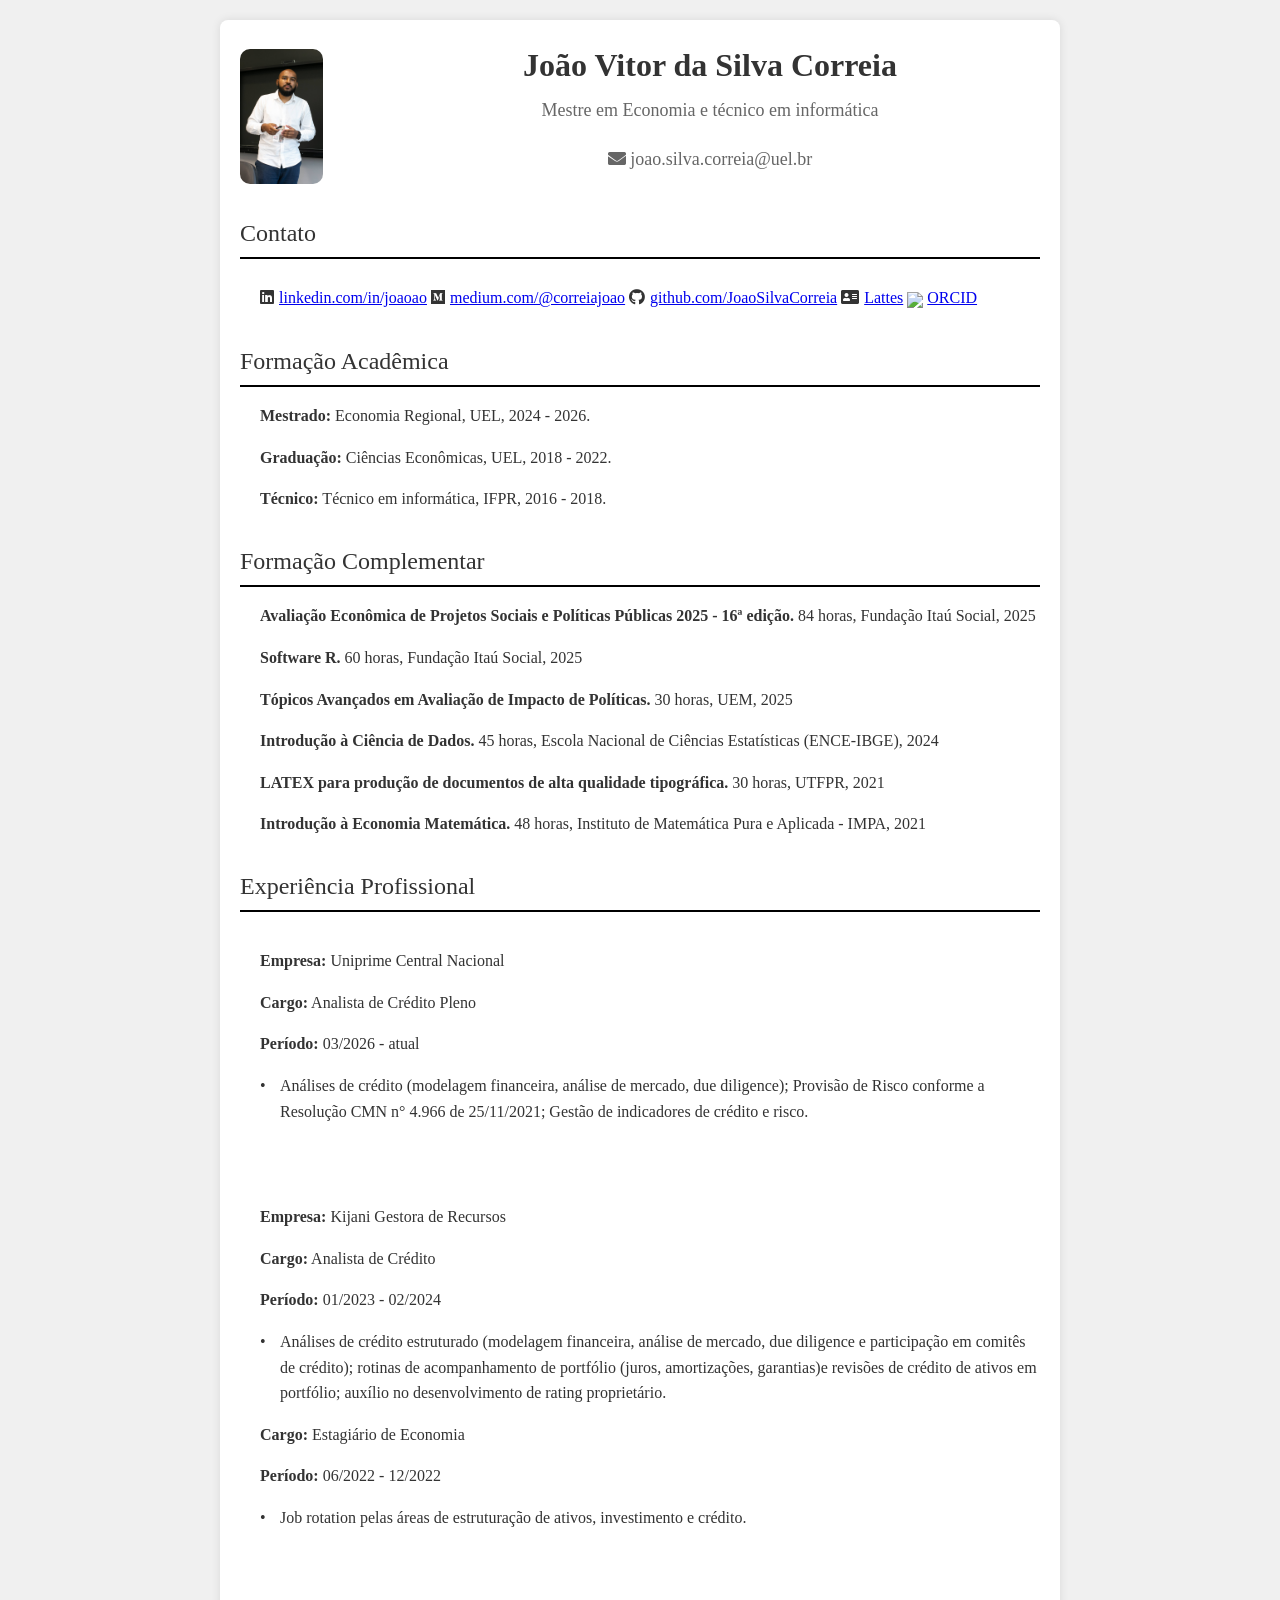
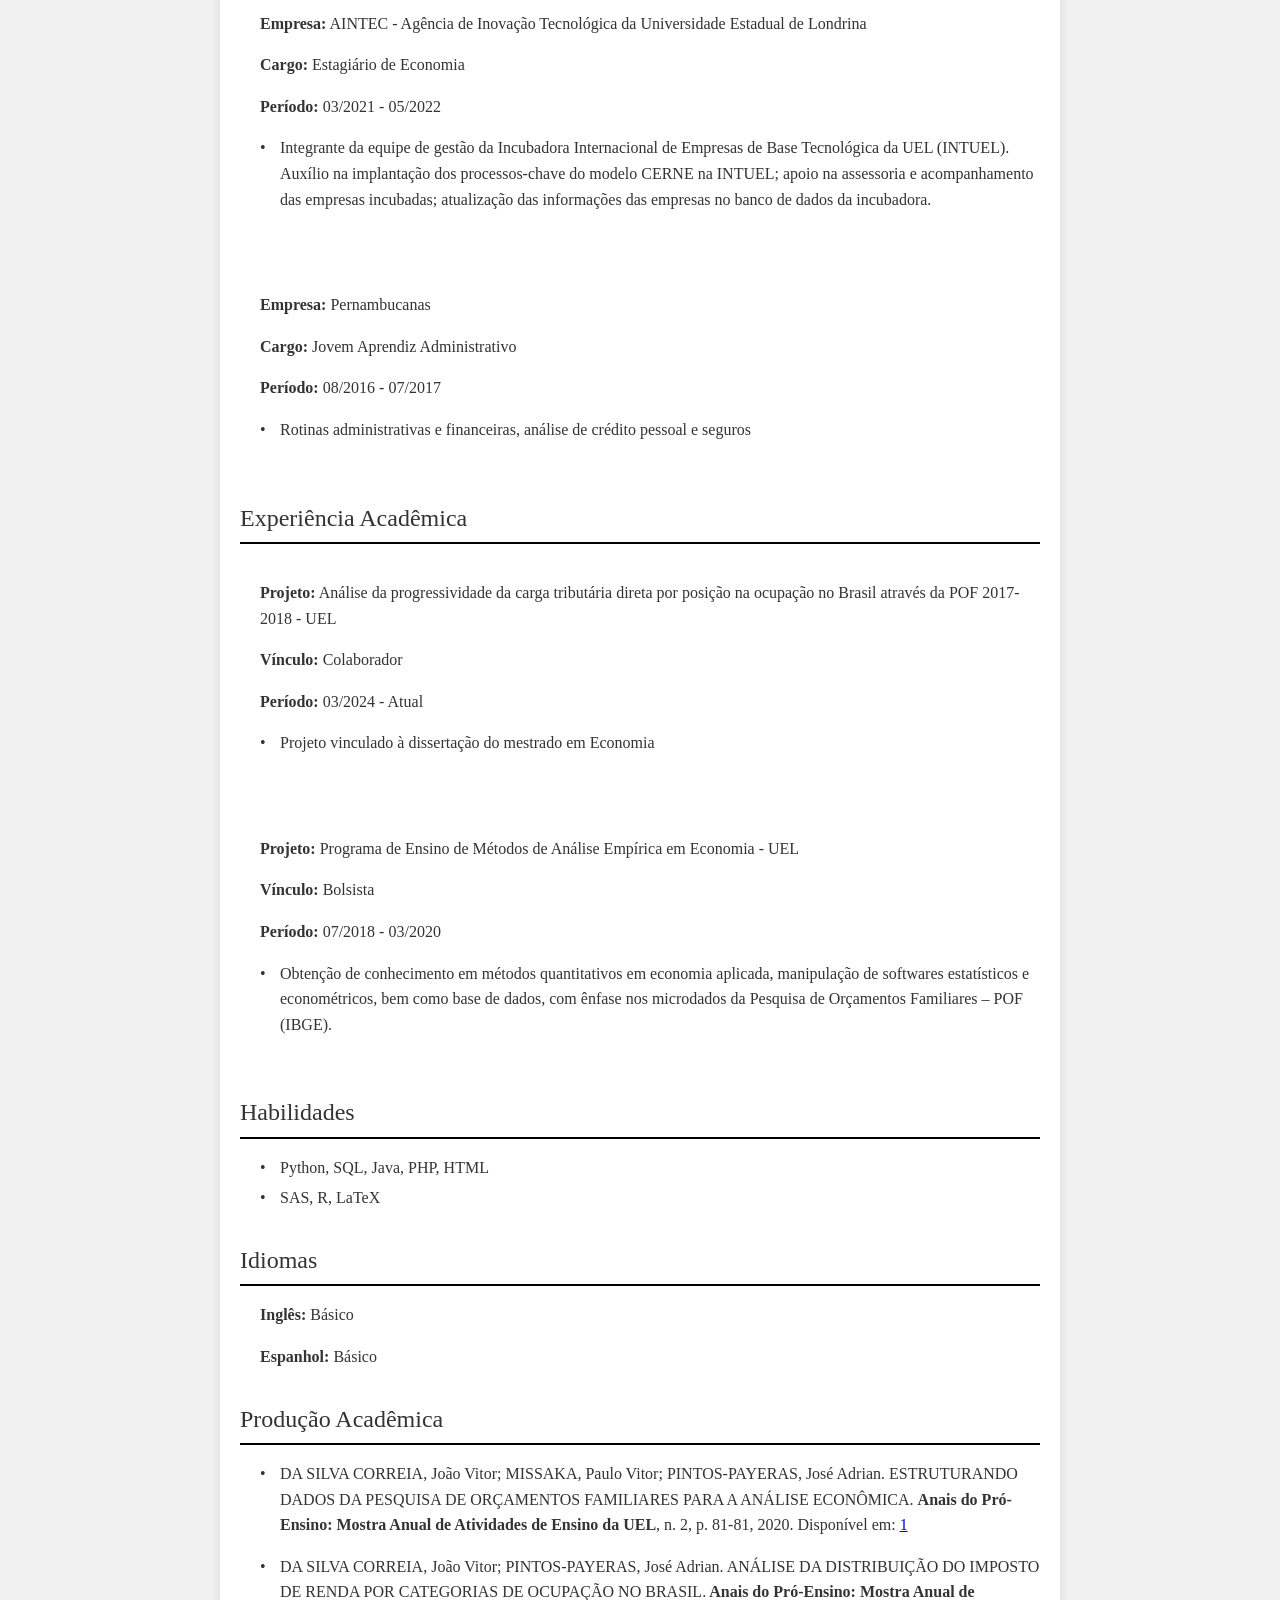
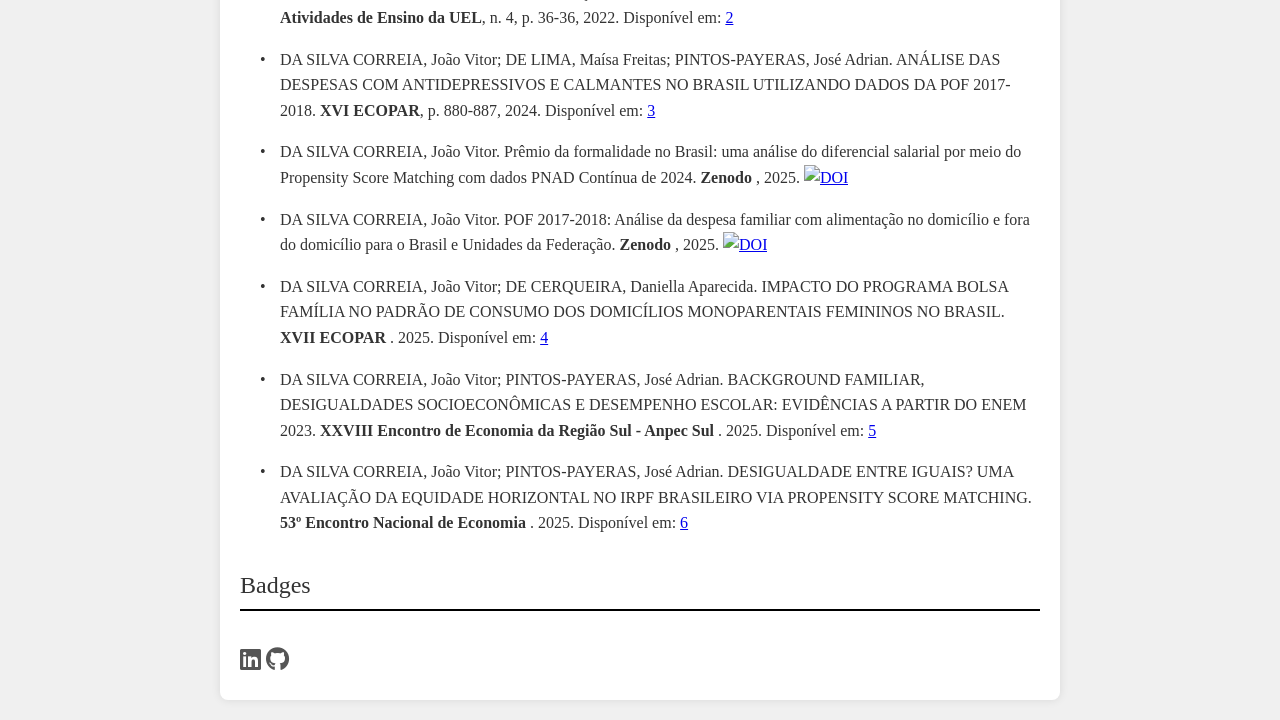
==== commit ddb9c616: "Update index.html" ====
--- a/index.html
+++ b/index.html
@@ -31,7 +31,7 @@
             <img src="../images/5.jpg" class="profile-pic" alt="Foto de Perfil">
             <div>
                 <h1>João Vitor da Silva Correia</h1>
-                <p>Economista e técnico em informática</p>
+                <p>Mestre em Economia e técnico em informática</p>
                 <p><i class="fas fa-envelope"></i> joao.silva.correia@uel.br</p>
             </div>
         </header>
@@ -53,7 +53,7 @@
         <section>
             <div class="section-title">Formação Acadêmica</div>
             <div class="section-content">
-                <p><strong>Mestrado:</strong> Economia Regional, UEL, 2024 - atual. </p>
+                <p><strong>Mestrado:</strong> Economia Regional, UEL, 2024 - 2026. </p>
                 <p><strong>Graduação:</strong> Ciências Econômicas, UEL, 2018 - 2022.</p>
                 <p><strong>Técnico:</strong> Técnico em informática, IFPR, 2016 - 2018.</p>
             </div>
--- a/css/styles.css
+++ b/css/styles.css
@@ -114,24 +114,10 @@
      
 
 
-  .experience-item {
-      position: relative;
-      padding-left: 20px;
-      margin-bottom: 25px;
-  }
-  
-  .experience-item::before {
-      content: "";
-      position: absolute;
-      left: 0;
-      top: 5px;
-      width: 2px;
-      height: calc(100% - 10px);
-      background-color: #000;
-      border-radius: 2px;
-  }
-
-
+.experience-item {
+    margin-bottom: 28px;
+    padding: 10px 0;
+}
 
 
 
